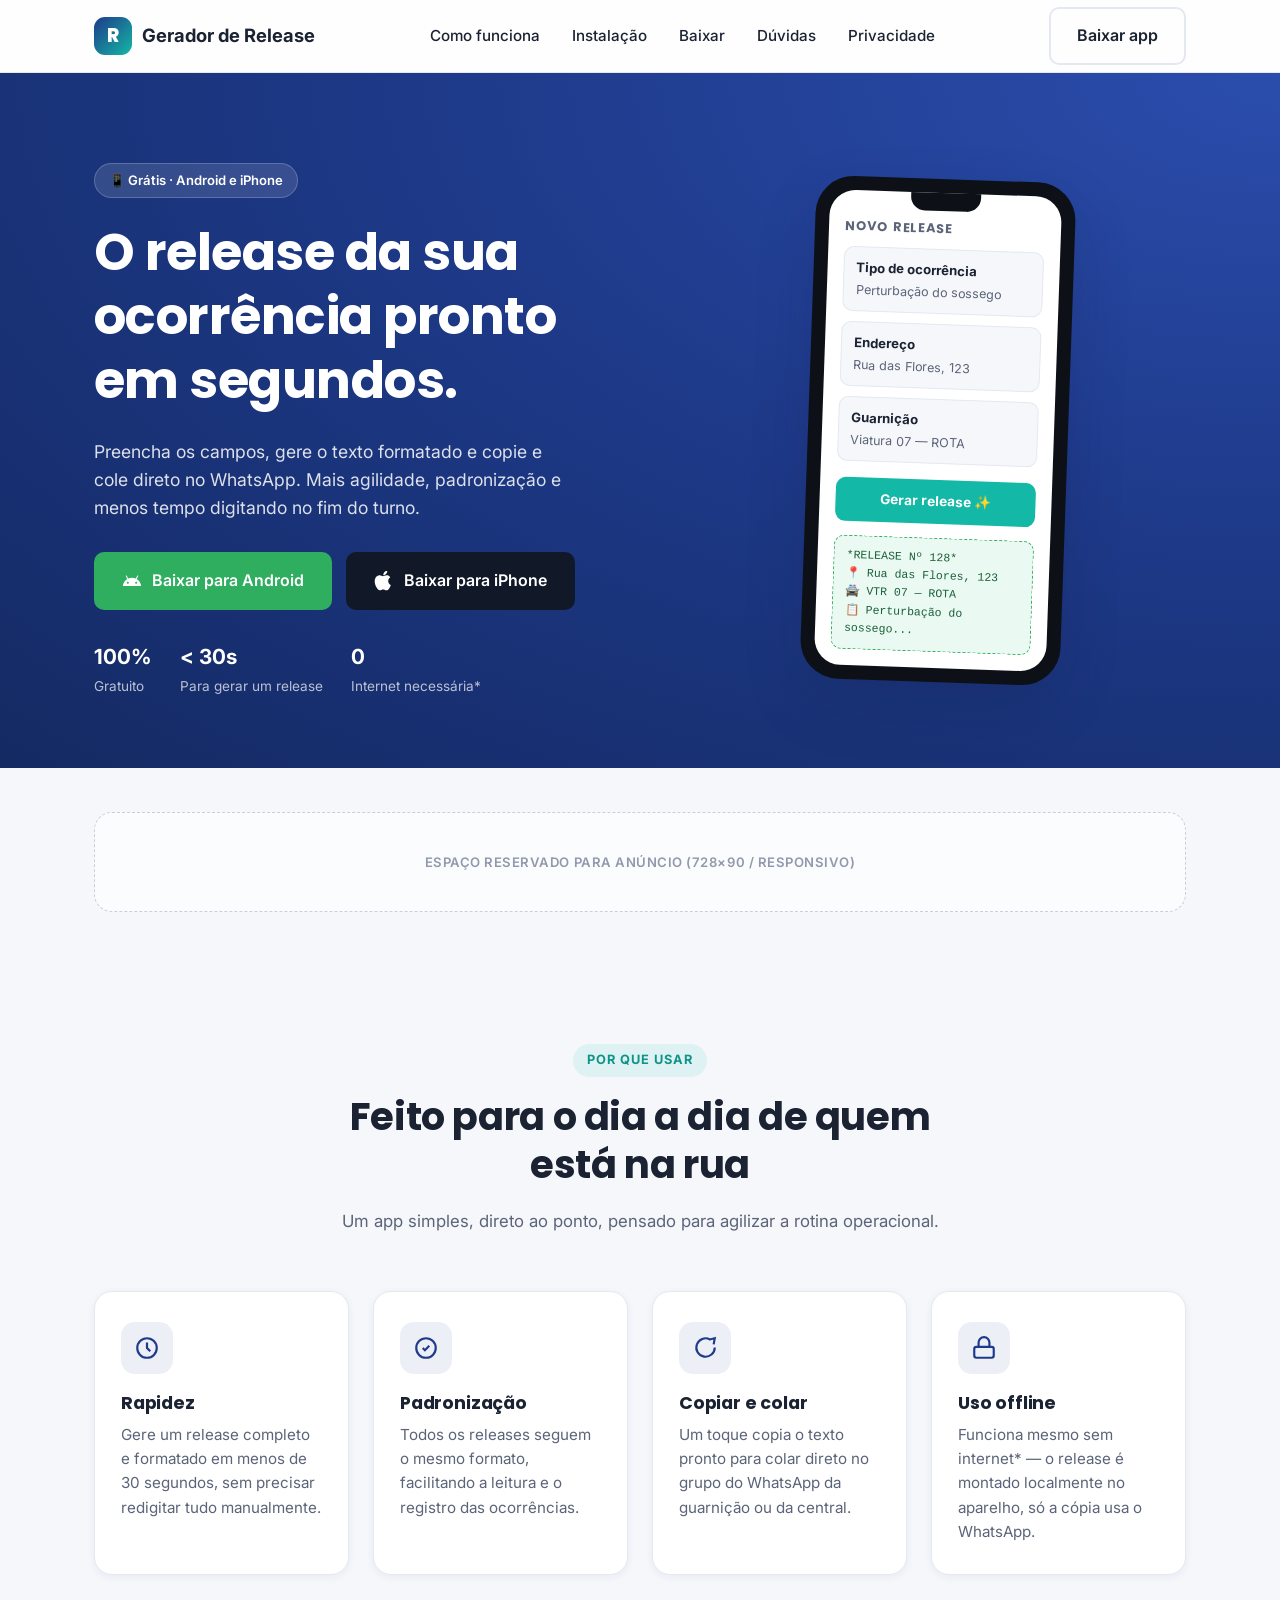
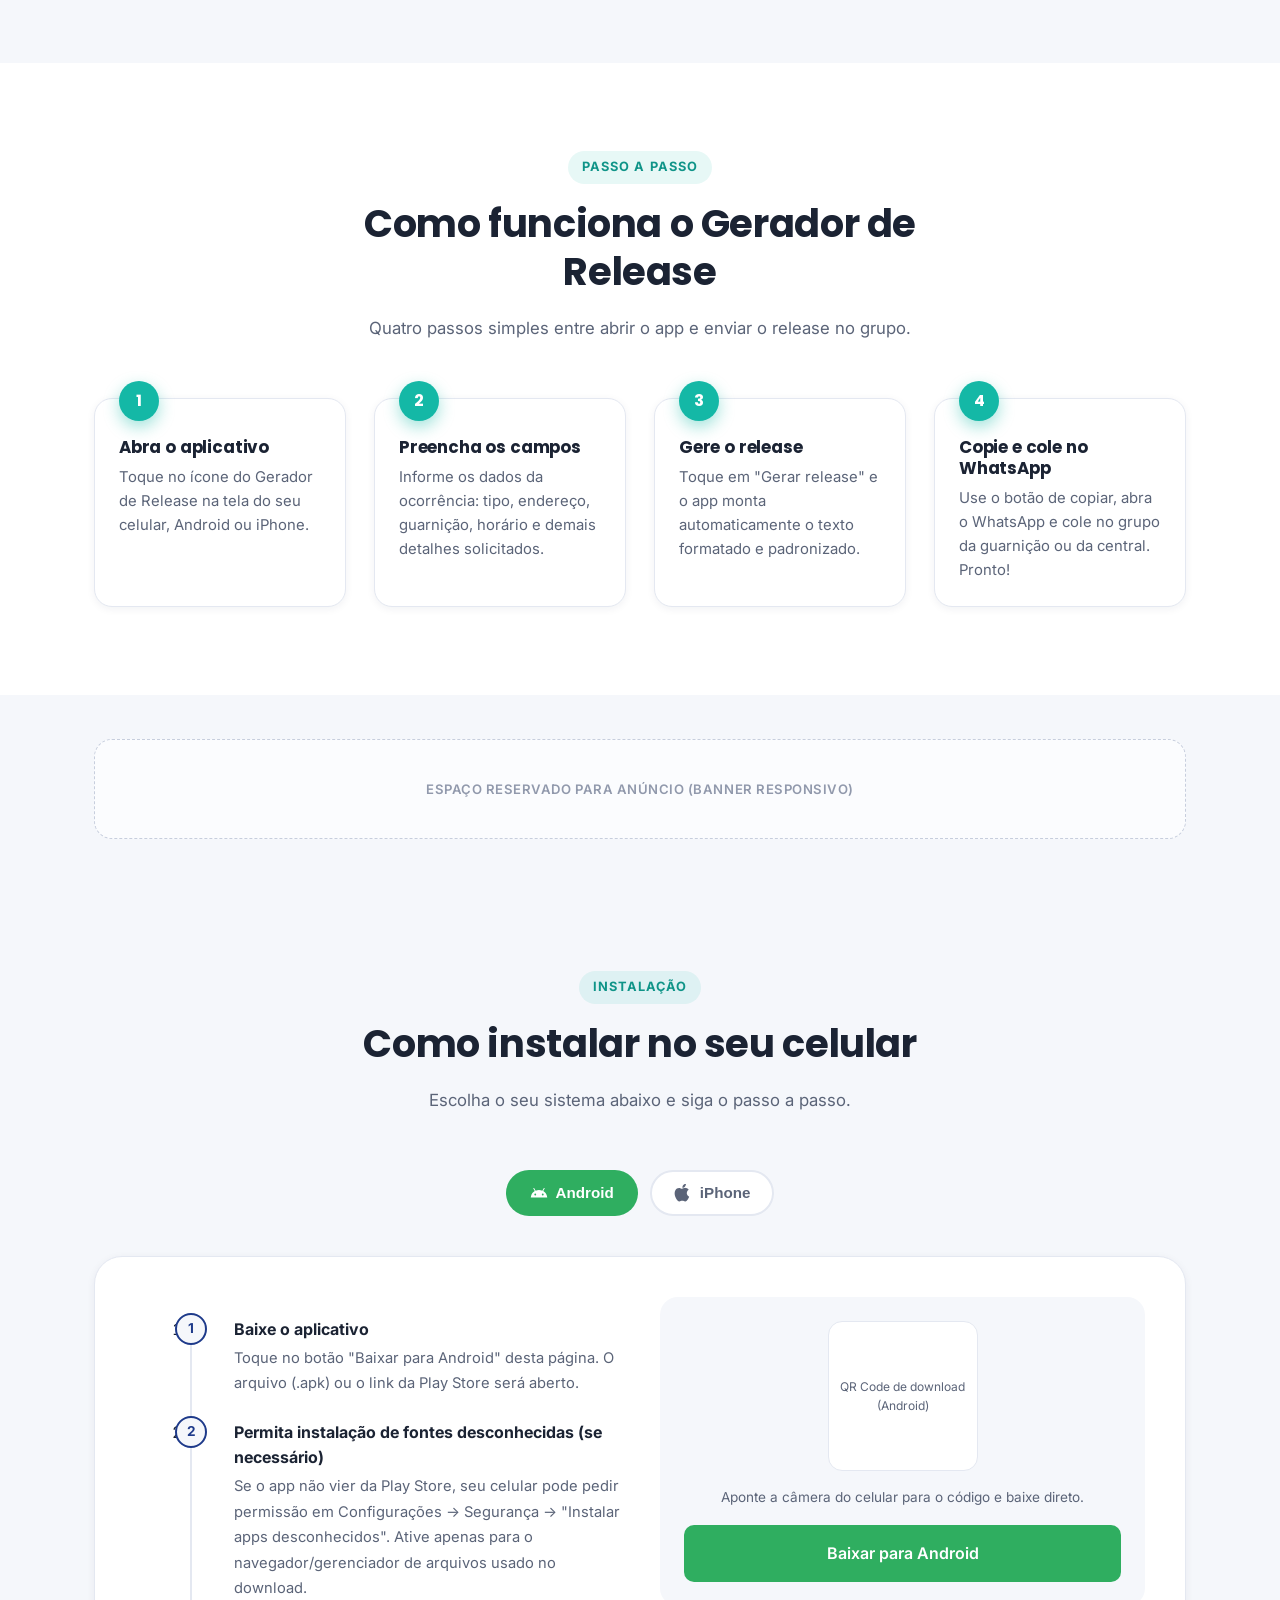
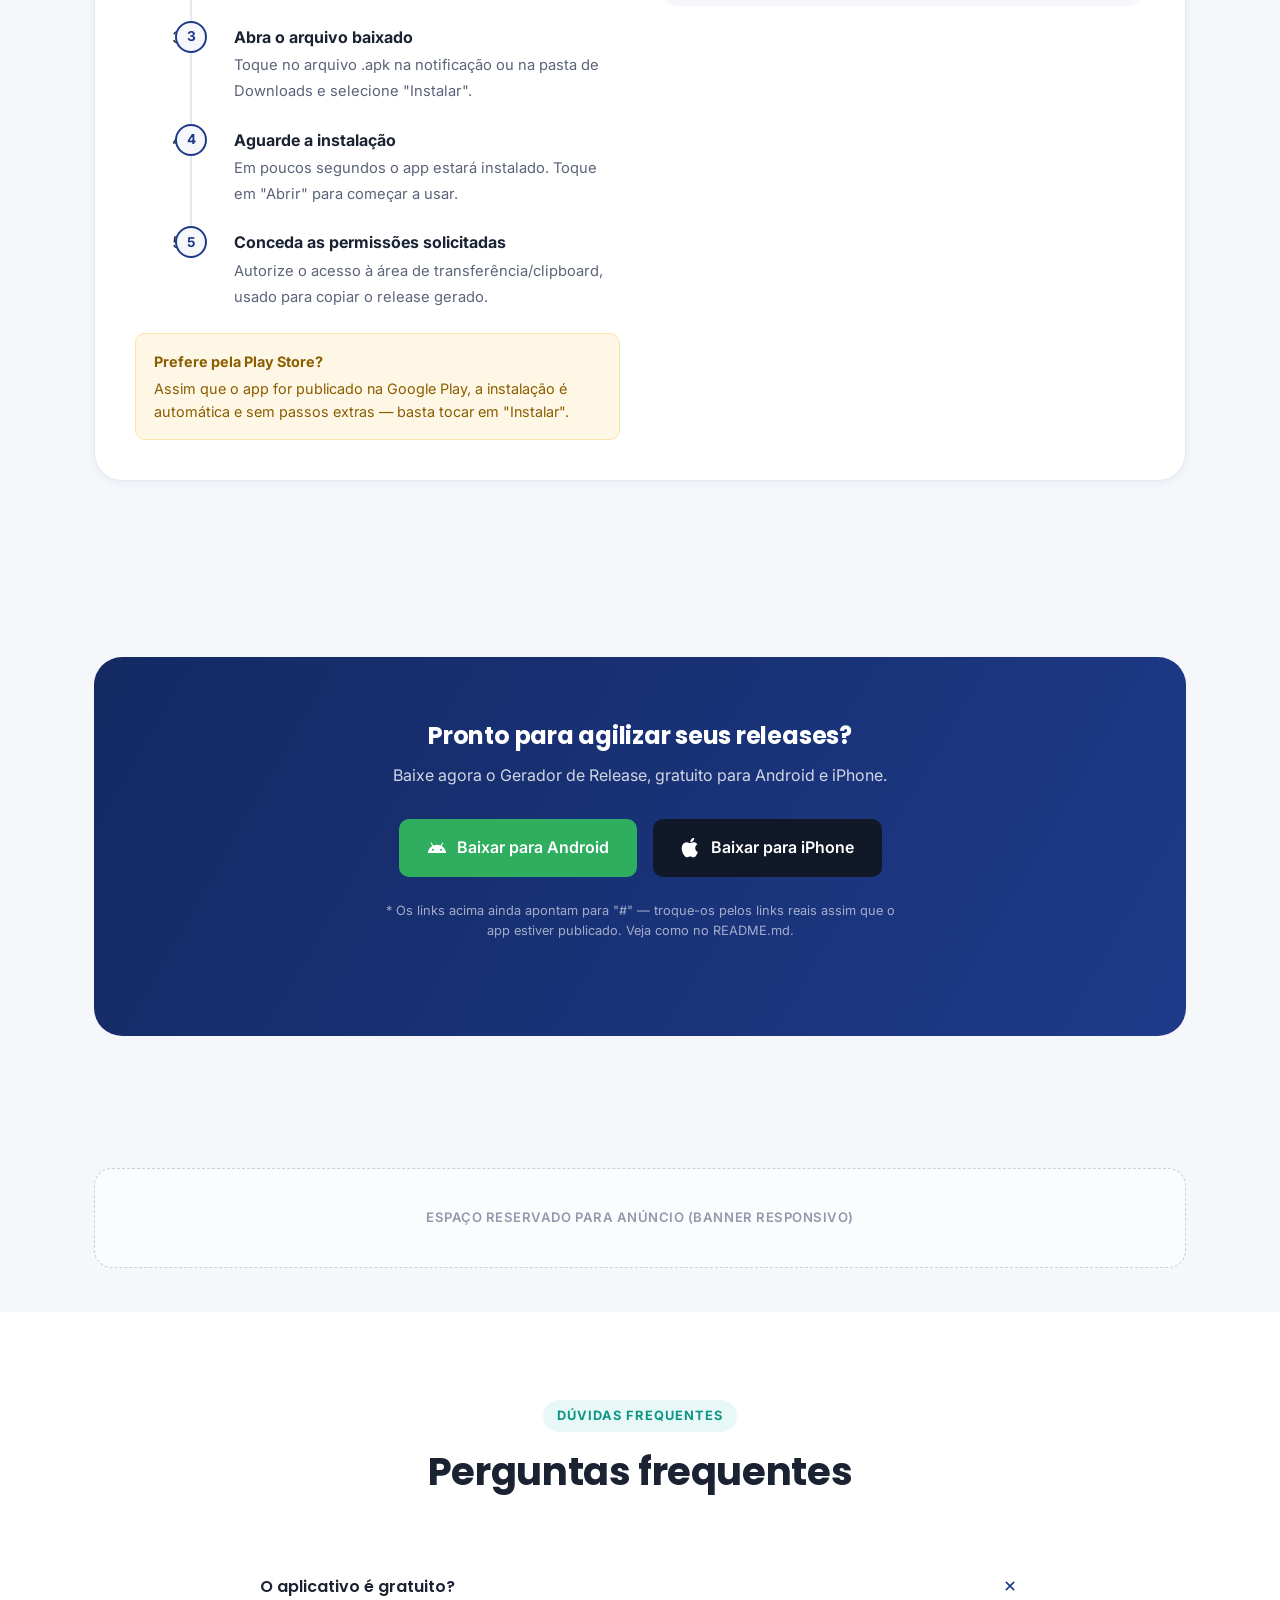
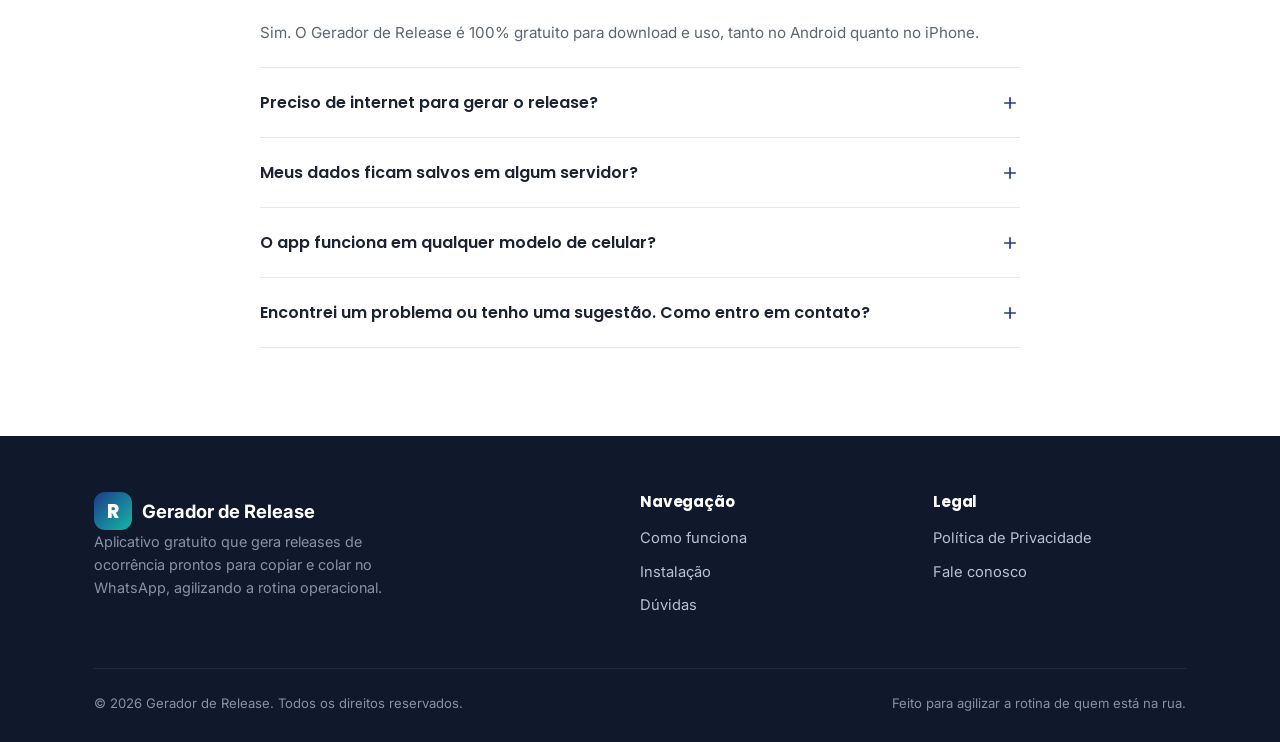
==== index.html @ f7f23bbb "Cria site institucional do Gerador de Release Landing page estática (Android + iPhone) com hero, rec" ====
<!DOCTYPE html>
<html lang="pt-BR">
<head>
<meta charset="UTF-8">
<meta name="viewport" content="width=device-width, initial-scale=1.0">
<title>Gerador de Release — Ocorrências prontas para o WhatsApp em segundos</title>
<meta name="description" content="Aplicativo gratuito para Android e iPhone que gera o release da ocorrência já formatado, pronto para copiar e colar no WhatsApp. Mais agilidade e padronização no dia a dia do policial.">

<!-- Favicon simples (SVG embutido, sem precisar de arquivo externo) -->
<link rel="icon" href="data:image/svg+xml,%3Csvg xmlns='http://www.w3.org/2000/svg' viewBox='0 0 100 100'%3E%3Crect width='100' height='100' rx='22' fill='%231E3A8A'/%3E%3Ctext x='50' y='66' font-size='58' font-family='Arial' font-weight='bold' fill='%2314B8A6' text-anchor='middle'%3ER%3C/text%3E%3C/svg%3E">

<link rel="preconnect" href="https://fonts.googleapis.com">
<link rel="preconnect" href="https://fonts.gstatic.com" crossorigin>
<link href="https://fonts.googleapis.com/css2?family=Inter:wght@400;500;600;700&family=Poppins:wght@600;700;800&display=swap" rel="stylesheet">
<link rel="stylesheet" href="assets/css/style.css">

<!--
  ======================================================================
  GOOGLE ADSENSE — cole aqui a tag de verificação da sua conta assim que
  ela for aprovada. Veja o passo a passo completo no README.md (seção
  "Como monetizar com anúncios").

  <script async src="https://pagead2.googlesyndication.com/pagead/js/adsbygoogle.js?client=ca-pub-SEU_ID_AQUI" crossorigin="anonymous"></script>
  ======================================================================
-->
</head>
<body>

<a class="skip-link" href="#conteudo" style="position:absolute;left:-999px;">Pular para o conteúdo</a>

<!-- ============================== HEADER ============================== -->
<header class="site-header">
  <div class="container">
    <a href="index.html" class="brand">
      <span class="brand-mark">R</span>
      Gerador de Release
    </a>

    <nav class="main-nav" id="mainNav">
      <a href="#como-funciona">Como funciona</a>
      <a href="#instalacao">Instalação</a>
      <a href="#download">Baixar</a>
      <a href="#faq">Dúvidas</a>
      <a href="privacidade.html">Privacidade</a>
    </nav>

    <div class="nav-cta">
      <a href="#download" class="btn btn-outline">Baixar app</a>
    </div>

    <button class="nav-toggle" id="navToggle" aria-label="Abrir menu">
      <span></span><span></span><span></span>
    </button>
  </div>
</header>

<main id="conteudo">

  <!-- ============================== HERO ============================== -->
  <section class="hero">
    <div class="container">
      <div class="hero-text">
        <span class="hero-badge">📱 Grátis · Android e iPhone</span>
        <h1>O release da sua ocorrência pronto em segundos.</h1>
        <p class="hero-sub">Preencha os campos, gere o texto formatado e copie e cole direto no WhatsApp. Mais agilidade, padronização e menos tempo digitando no fim do turno.</p>

        <div class="hero-actions">
          <a href="#download" class="btn btn-android">
            <svg viewBox="0 0 24 24" fill="currentColor"><path d="M17.6 9.48l1.84-3.18c.16-.31.04-.69-.26-.85-.29-.15-.65-.06-.83.22l-1.88 3.24a11.43 11.43 0 0 0-8.94 0L5.65 5.67c-.19-.28-.55-.37-.84-.22-.3.16-.42.54-.26.85L6.4 9.48C3.3 11.25 1.28 14.44 1 18h22c-.28-3.56-2.3-6.75-5.4-8.52M7 15.25a1.25 1.25 0 1 1 0-2.5 1.25 1.25 0 0 1 0 2.5m10 0a1.25 1.25 0 1 1 0-2.5 1.25 1.25 0 0 1 0 2.5"/></svg>
            Baixar para Android
          </a>
          <a href="#download" class="btn btn-ios">
            <svg viewBox="0 0 24 24" fill="currentColor"><path d="M17.05 12.04c-.03-3 2.45-4.44 2.56-4.51-1.4-2.04-3.58-2.32-4.36-2.35-1.85-.19-3.62 1.09-4.56 1.09-.94 0-2.39-1.06-3.93-1.03-2.02.03-3.88 1.18-4.92 2.99-2.1 3.64-.54 9.02 1.51 11.98 1 1.45 2.19 3.07 3.75 3.01 1.51-.06 2.08-.97 3.9-.97 1.82 0 2.34.97 3.93.94 1.62-.03 2.65-1.47 3.64-2.93 1.15-1.68 1.62-3.31 1.64-3.39-.04-.02-3.14-1.21-3.17-4.83M14.7 3.36c.83-1 1.39-2.39 1.24-3.78-1.19.05-2.64.8-3.5 1.79-.77.88-1.44 2.29-1.26 3.64 1.32.1 2.67-.67 3.52-1.65"/></svg>
            Baixar para iPhone
          </a>
        </div>

        <div class="hero-meta">
          <div><strong>100%</strong><span>Gratuito</span></div>
          <div><strong>&lt; 30s</strong><span>Para gerar um release</span></div>
          <div><strong>0</strong><span>Internet necessária*</span></div>
        </div>
      </div>

      <div class="hero-visual">
        <div class="phone-mock">
          <div class="phone-screen">
            <h4>Novo release</h4>
            <div class="mock-field"><b>Tipo de ocorrência</b>Perturbação do sossego</div>
            <div class="mock-field"><b>Endereço</b>Rua das Flores, 123</div>
            <div class="mock-field"><b>Guarnição</b>Viatura 07 — ROTA</div>
            <div class="mock-btn">Gerar release ✨</div>
            <div class="mock-output">
              *RELEASE Nº 128*<br>
              📍 Rua das Flores, 123<br>
              🚔 VTR 07 — ROTA<br>
              📋 Perturbação do sossego...
            </div>
          </div>
        </div>
      </div>
    </div>
  </section>

  <!-- ============================== ANÚNCIO (topo) ============================== -->
  <div class="ad-slot ad-slot--section">
    <div class="ad-inner">
      <!-- ESPAÇO DE ANÚNCIO — troque este bloco pelo <ins class="adsbygoogle">...</ins> do AdSense. Veja o README. -->
      Espaço reservado para anúncio (728×90 / responsivo)
    </div>
  </div>

  <!-- ============================== RECURSOS ============================== -->
  <section id="recursos">
    <div class="container">
      <div class="section-head">
        <span class="section-tag">Por que usar</span>
        <h2>Feito para o dia a dia de quem está na rua</h2>
        <p>Um app simples, direto ao ponto, pensado para agilizar a rotina operacional.</p>
      </div>

      <div class="features-grid">
        <div class="feature-card">
          <div class="feature-icon">
            <svg viewBox="0 0 24 24" fill="none" stroke="currentColor" stroke-width="2"><circle cx="12" cy="12" r="9"/><path d="M12 7v5l3 3"/></svg>
          </div>
          <h3>Rapidez</h3>
          <p>Gere um release completo e formatado em menos de 30 segundos, sem precisar redigitar tudo manualmente.</p>
        </div>

        <div class="feature-card">
          <div class="feature-icon">
            <svg viewBox="0 0 24 24" fill="none" stroke="currentColor" stroke-width="2"><path d="M9 12l2 2 4-4"/><circle cx="12" cy="12" r="9"/></svg>
          </div>
          <h3>Padronização</h3>
          <p>Todos os releases seguem o mesmo formato, facilitando a leitura e o registro das ocorrências.</p>
        </div>

        <div class="feature-card">
          <div class="feature-icon">
            <svg viewBox="0 0 24 24" fill="none" stroke="currentColor" stroke-width="2"><path d="M21 11.5a8.5 8.5 0 1 1-4.4-7.4L21 3l-1 5.6"/></svg>
          </div>
          <h3>Copiar e colar</h3>
          <p>Um toque copia o texto pronto para colar direto no grupo do WhatsApp da guarnição ou da central.</p>
        </div>

        <div class="feature-card">
          <div class="feature-icon">
            <svg viewBox="0 0 24 24" fill="none" stroke="currentColor" stroke-width="2"><rect x="3" y="11" width="18" height="10" rx="2"/><path d="M7 11V7a5 5 0 0 1 10 0v4"/></svg>
          </div>
          <h3>Uso offline</h3>
          <p>Funciona mesmo sem internet* — o release é montado localmente no aparelho, só a cópia usa o WhatsApp.</p>
        </div>
      </div>
    </div>
  </section>

  <!-- ============================== COMO FUNCIONA ============================== -->
  <section id="como-funciona" style="background:var(--surface);">
    <div class="container">
      <div class="section-head">
        <span class="section-tag">Passo a passo</span>
        <h2>Como funciona o Gerador de Release</h2>
        <p>Quatro passos simples entre abrir o app e enviar o release no grupo.</p>
      </div>

      <div class="steps">
        <div class="step-card">
          <div class="step-num">1</div>
          <h3>Abra o aplicativo</h3>
          <p>Toque no ícone do Gerador de Release na tela do seu celular, Android ou iPhone.</p>
        </div>
        <div class="step-card">
          <div class="step-num">2</div>
          <h3>Preencha os campos</h3>
          <p>Informe os dados da ocorrência: tipo, endereço, guarnição, horário e demais detalhes solicitados.</p>
        </div>
        <div class="step-card">
          <div class="step-num">3</div>
          <h3>Gere o release</h3>
          <p>Toque em "Gerar release" e o app monta automaticamente o texto formatado e padronizado.</p>
        </div>
        <div class="step-card">
          <div class="step-num">4</div>
          <h3>Copie e cole no WhatsApp</h3>
          <p>Use o botão de copiar, abra o WhatsApp e cole no grupo da guarnição ou da central. Pronto!</p>
        </div>
      </div>
    </div>
  </section>

  <!-- ============================== ANÚNCIO (meio) ============================== -->
  <div class="ad-slot ad-slot--section">
    <div class="ad-inner">
      <!-- ESPAÇO DE ANÚNCIO — troque este bloco pelo <ins class="adsbygoogle">...</ins> do AdSense. Veja o README. -->
      Espaço reservado para anúncio (banner responsivo)
    </div>
  </div>

  <!-- ============================== INSTALAÇÃO ============================== -->
  <section id="instalacao">
    <div class="container">
      <div class="section-head">
        <span class="section-tag">Instalação</span>
        <h2>Como instalar no seu celular</h2>
        <p>Escolha o seu sistema abaixo e siga o passo a passo.</p>
      </div>

      <div class="install-tabs">
        <button class="tab-btn active" data-tab="android">
          <svg viewBox="0 0 24 24" fill="currentColor"><path d="M17.6 9.48l1.84-3.18c.16-.31.04-.69-.26-.85-.29-.15-.65-.06-.83.22l-1.88 3.24a11.43 11.43 0 0 0-8.94 0L5.65 5.67c-.19-.28-.55-.37-.84-.22-.3.16-.42.54-.26.85L6.4 9.48C3.3 11.25 1.28 14.44 1 18h22c-.28-3.56-2.3-6.75-5.4-8.52M7 15.25a1.25 1.25 0 1 1 0-2.5 1.25 1.25 0 0 1 0 2.5m10 0a1.25 1.25 0 1 1 0-2.5 1.25 1.25 0 0 1 0 2.5"/></svg>
          Android
        </button>
        <button class="tab-btn" data-tab="ios">
          <svg viewBox="0 0 24 24" fill="currentColor"><path d="M17.05 12.04c-.03-3 2.45-4.44 2.56-4.51-1.4-2.04-3.58-2.32-4.36-2.35-1.85-.19-3.62 1.09-4.56 1.09-.94 0-2.39-1.06-3.93-1.03-2.02.03-3.88 1.18-4.92 2.99-2.1 3.64-.54 9.02 1.51 11.98 1 1.45 2.19 3.07 3.75 3.01 1.51-.06 2.08-.97 3.9-.97 1.82 0 2.34.97 3.93.94 1.62-.03 2.65-1.47 3.64-2.93 1.15-1.68 1.62-3.31 1.64-3.39-.04-.02-3.14-1.21-3.17-4.83M14.7 3.36c.83-1 1.39-2.39 1.24-3.78-1.19.05-2.64.8-3.5 1.79-.77.88-1.44 2.29-1.26 3.64 1.32.1 2.67-.67 3.52-1.65"/></svg>
          iPhone
        </button>
      </div>

      <!-- ---- Android ---- -->
      <div class="tab-panel active" id="tab-android">
        <div class="install-card">
          <div>
            <ol class="install-list">
              <li><strong>Baixe o aplicativo</strong><span>Toque no botão "Baixar para Android" desta página. O arquivo (.apk) ou o link da Play Store será aberto.</span></li>
              <li><strong>Permita instalação de fontes desconhecidas (se necessário)</strong><span>Se o app não vier da Play Store, seu celular pode pedir permissão em Configurações → Segurança → "Instalar apps desconhecidos". Ative apenas para o navegador/gerenciador de arquivos usado no download.</span></li>
              <li><strong>Abra o arquivo baixado</strong><span>Toque no arquivo .apk na notificação ou na pasta de Downloads e selecione "Instalar".</span></li>
              <li><strong>Aguarde a instalação</strong><span>Em poucos segundos o app estará instalado. Toque em "Abrir" para começar a usar.</span></li>
              <li><strong>Conceda as permissões solicitadas</strong><span>Autorize o acesso à área de transferência/clipboard, usado para copiar o release gerado.</span></li>
            </ol>

            <div class="install-note">
              <strong>Prefere pela Play Store?</strong>
              Assim que o app for publicado na Google Play, a instalação é automática e sem passos extras — basta tocar em "Instalar".
            </div>
          </div>

          <div class="install-side">
            <div class="qr-box">QR Code de download (Android)</div>
            <p style="font-size:.85rem;color:var(--text-muted);margin-bottom:0;">Aponte a câmera do celular para o código e baixe direto.</p>
            <a href="#download" class="btn btn-android btn-block">Baixar para Android</a>
          </div>
        </div>
      </div>

      <!-- ---- iOS ---- -->
      <div class="tab-panel" id="tab-ios">
        <div class="install-card">
          <div>
            <ol class="install-list">
              <li><strong>Baixe o aplicativo</strong><span>Toque no botão "Baixar para iPhone" desta página, que leva à App Store (ou ao convite do TestFlight, durante a fase de testes).</span></li>
              <li><strong>Instale pela App Store</strong><span>Toque em "Obter" e depois em "Instalar". Pode ser solicitada a senha do Apple ID ou o Face ID/Touch ID.</span></li>
              <li><strong>Ou instale via TestFlight (fase beta)</strong><span>Se o app ainda estiver em testes, instale o app TestFlight, abra o link de convite recebido e toque em "Instalar".</span></li>
              <li><strong>Abra o aplicativo</strong><span>Toque no ícone na tela inicial para começar a usar.</span></li>
              <li><strong>Autorize o acesso à área de transferência</strong><span>Necessário para o recurso de copiar o release e colar no WhatsApp.</span></li>
            </ol>

            <div class="install-note">
              <strong>Ainda em fase de testes?</strong>
              Apps em teste no TestFlight ficam disponíveis por tempo limitado e exigem convite do desenvolvedor. Assim que sair a versão oficial na App Store, este aviso será removido.
            </div>
          </div>

          <div class="install-side">
            <div class="qr-box">QR Code de download (iPhone)</div>
            <p style="font-size:.85rem;color:var(--text-muted);margin-bottom:0;">Aponte a câmera do iPhone para o código e baixe direto.</p>
            <a href="#download" class="btn btn-ios btn-block">Baixar para iPhone</a>
          </div>
        </div>
      </div>
    </div>
  </section>

  <!-- ============================== DOWNLOAD FINAL ============================== -->
  <section id="download">
    <div class="container">
      <div class="download-cta">
        <h2>Pronto para agilizar seus releases?</h2>
        <p>Baixe agora o Gerador de Release, gratuito para Android e iPhone.</p>
        <div class="download-buttons">
          <!-- TODO: troque os href="#" abaixo pelos links reais assim que o app for publicado -->
          <a href="#" class="btn btn-android" id="androidDownload">
            <svg viewBox="0 0 24 24" fill="currentColor"><path d="M17.6 9.48l1.84-3.18c.16-.31.04-.69-.26-.85-.29-.15-.65-.06-.83.22l-1.88 3.24a11.43 11.43 0 0 0-8.94 0L5.65 5.67c-.19-.28-.55-.37-.84-.22-.3.16-.42.54-.26.85L6.4 9.48C3.3 11.25 1.28 14.44 1 18h22c-.28-3.56-2.3-6.75-5.4-8.52M7 15.25a1.25 1.25 0 1 1 0-2.5 1.25 1.25 0 0 1 0 2.5m10 0a1.25 1.25 0 1 1 0-2.5 1.25 1.25 0 0 1 0 2.5"/></svg>
            Baixar para Android
          </a>
          <a href="#" class="btn btn-ios" id="iosDownload">
            <svg viewBox="0 0 24 24" fill="currentColor"><path d="M17.05 12.04c-.03-3 2.45-4.44 2.56-4.51-1.4-2.04-3.58-2.32-4.36-2.35-1.85-.19-3.62 1.09-4.56 1.09-.94 0-2.39-1.06-3.93-1.03-2.02.03-3.88 1.18-4.92 2.99-2.1 3.64-.54 9.02 1.51 11.98 1 1.45 2.19 3.07 3.75 3.01 1.51-.06 2.08-.97 3.9-.97 1.82 0 2.34.97 3.93.94 1.62-.03 2.65-1.47 3.64-2.93 1.15-1.68 1.62-3.31 1.64-3.39-.04-.02-3.14-1.21-3.17-4.83M14.7 3.36c.83-1 1.39-2.39 1.24-3.78-1.19.05-2.64.8-3.5 1.79-.77.88-1.44 2.29-1.26 3.64 1.32.1 2.67-.67 3.52-1.65"/></svg>
            Baixar para iPhone
          </a>
        </div>
        <p style="font-size:.8rem;margin-top:24px;color:rgba(255,255,255,.6);">* Os links acima ainda apontam para "#" — troque-os pelos links reais assim que o app estiver publicado. Veja como no README.md.</p>
      </div>
    </div>
  </section>

  <!-- ============================== ANÚNCIO (antes do FAQ) ============================== -->
  <div class="ad-slot ad-slot--section">
    <div class="ad-inner">
      <!-- ESPAÇO DE ANÚNCIO — troque este bloco pelo <ins class="adsbygoogle">...</ins> do AdSense. Veja o README. -->
      Espaço reservado para anúncio (banner responsivo)
    </div>
  </div>

  <!-- ============================== FAQ ============================== -->
  <section id="faq" style="background:var(--surface);">
    <div class="container">
      <div class="section-head">
        <span class="section-tag">Dúvidas frequentes</span>
        <h2>Perguntas frequentes</h2>
      </div>

      <div class="faq-list">
        <div class="faq-item open">
          <button class="faq-q">O aplicativo é gratuito?
            <svg viewBox="0 0 24 24" fill="none" stroke="currentColor" stroke-width="2"><path d="M12 5v14M5 12h14"/></svg>
          </button>
          <div class="faq-a"><p>Sim. O Gerador de Release é 100% gratuito para download e uso, tanto no Android quanto no iPhone.</p></div>
        </div>
        <div class="faq-item">
          <button class="faq-q">Preciso de internet para gerar o release?
            <svg viewBox="0 0 24 24" fill="none" stroke="currentColor" stroke-width="2"><path d="M12 5v14M5 12h14"/></svg>
          </button>
          <div class="faq-a"><p>Não. O texto é montado localmente no aparelho a partir dos campos preenchidos. Internet só é necessária para abrir o WhatsApp e enviar a mensagem.</p></div>
        </div>
        <div class="faq-item">
          <button class="faq-q">Meus dados ficam salvos em algum servidor?
            <svg viewBox="0 0 24 24" fill="none" stroke="currentColor" stroke-width="2"><path d="M12 5v14M5 12h14"/></svg>
          </button>
          <div class="faq-a"><p>Consulte a nossa <a href="privacidade.html">Política de Privacidade</a> para saber exatamente quais dados são tratados e como.</p></div>
        </div>
        <div class="faq-item">
          <button class="faq-q">O app funciona em qualquer modelo de celular?
            <svg viewBox="0 0 24 24" fill="none" stroke="currentColor" stroke-width="2"><path d="M12 5v14M5 12h14"/></svg>
          </button>
          <div class="faq-a"><p>O app funciona em aparelhos Android e iPhone com versões de sistema recentes. Recomendamos manter seu sistema operacional atualizado.</p></div>
        </div>
        <div class="faq-item">
          <button class="faq-q">Encontrei um problema ou tenho uma sugestão. Como entro em contato?
            <svg viewBox="0 0 24 24" fill="none" stroke="currentColor" stroke-width="2"><path d="M12 5v14M5 12h14"/></svg>
          </button>
          <div class="faq-a"><p>Envie um e-mail para <a href="mailto:contato@seudominio.com.br">contato@seudominio.com.br</a> (troque pelo seu e-mail de contato).</p></div>
        </div>
      </div>
    </div>
  </section>

</main>

<!-- ============================== FOOTER ============================== -->
<footer class="site-footer">
  <div class="container">
    <div class="footer-grid">
      <div class="footer-brand">
        <a href="index.html" class="brand" style="color:#fff;">
          <span class="brand-mark">R</span>
          Gerador de Release
        </a>
        <p>Aplicativo gratuito que gera releases de ocorrência prontos para copiar e colar no WhatsApp, agilizando a rotina operacional.</p>
      </div>
      <div>
        <h4>Navegação</h4>
        <ul>
          <li><a href="#como-funciona">Como funciona</a></li>
          <li><a href="#instalacao">Instalação</a></li>
          <li><a href="#faq">Dúvidas</a></li>
        </ul>
      </div>
      <div>
        <h4>Legal</h4>
        <ul>
          <li><a href="privacidade.html">Política de Privacidade</a></li>
          <li><a href="mailto:contato@seudominio.com.br">Fale conosco</a></li>
        </ul>
      </div>
    </div>
    <div class="footer-bottom">
      <span>© <span id="year"></span> Gerador de Release. Todos os direitos reservados.</span>
      <span>Feito para agilizar a rotina de quem está na rua.</span>
    </div>
  </div>
</footer>

<script src="assets/js/main.js"></script>
</body>
</html>
---- assets/css/style.css ----
/* ===================================================================
   Gerador de Release — folha de estilos principal
   Paleta: azul institucional + verde (Android) + preto (iOS)
   =================================================================== */

:root{
  --primary: #1E3A8A;
  --primary-dark: #142a63;
  --primary-light: #3B5FCB;
  --accent: #14B8A6;
  --accent-dark: #0F9488;
  --android: #2FAE60;
  --android-dark: #23924e;
  --ios: #111827;
  --ios-dark: #000000;

  --bg: #F5F7FB;
  --surface: #FFFFFF;
  --text: #1B2333;
  --text-muted: #5B6478;
  --border: #E4E8F1;

  --radius-sm: 10px;
  --radius: 18px;
  --radius-lg: 28px;
  --shadow-sm: 0 2px 8px rgba(19, 26, 64, 0.06);
  --shadow: 0 12px 32px rgba(19, 26, 64, 0.10);
  --shadow-lg: 0 24px 60px rgba(19, 26, 64, 0.16);

  --container: 1140px;
}

*, *::before, *::after{ box-sizing: border-box; }

html{ scroll-behavior: smooth; }

body{
  margin: 0;
  font-family: 'Inter', -apple-system, BlinkMacSystemFont, 'Segoe UI', Roboto, sans-serif;
  color: var(--text);
  background: var(--bg);
  line-height: 1.6;
  -webkit-font-smoothing: antialiased;
}

h1, h2, h3, h4{
  font-family: 'Poppins', 'Inter', sans-serif;
  line-height: 1.25;
  margin: 0 0 .5em;
  letter-spacing: -0.01em;
}

p{ margin: 0 0 1em; }
a{ color: var(--primary); text-decoration: none; }
img{ max-width: 100%; display: block; }
ul{ margin: 0; padding: 0; list-style: none; }

.container{
  max-width: var(--container);
  margin: 0 auto;
  padding: 0 24px;
}

section{ padding: 88px 0; }

.section-tag{
  display: inline-block;
  font-size: .8rem;
  font-weight: 700;
  letter-spacing: .08em;
  text-transform: uppercase;
  color: var(--accent-dark);
  background: rgba(20,184,166,.1);
  padding: 6px 14px;
  border-radius: 100px;
  margin-bottom: 16px;
}

.section-head{
  max-width: 640px;
  margin: 0 auto 56px;
  text-align: center;
}

.section-head h2{ font-size: clamp(1.7rem, 3vw, 2.4rem); }
.section-head p{ color: var(--text-muted); font-size: 1.05rem; }

/* ---------- Botões ---------- */
.btn{
  display: inline-flex;
  align-items: center;
  justify-content: center;
  gap: 10px;
  padding: 14px 26px;
  border-radius: var(--radius-sm);
  font-weight: 600;
  font-size: 1rem;
  cursor: pointer;
  border: 2px solid transparent;
  transition: transform .15s ease, box-shadow .15s ease, background .15s ease;
  white-space: nowrap;
}
.btn:hover{ transform: translateY(-2px); }
.btn svg{ width: 20px; height: 20px; flex-shrink: 0; }

.btn-primary{ background: var(--accent); color: #fff; box-shadow: 0 8px 20px rgba(20,184,166,.35); }
.btn-primary:hover{ background: var(--accent-dark); }

.btn-ghost{ background: transparent; border-color: rgba(255,255,255,.4); color: #fff; }
.btn-ghost:hover{ background: rgba(255,255,255,.12); }

.btn-android{ background: var(--android); color: #fff; }
.btn-android:hover{ background: var(--android-dark); }

.btn-ios{ background: var(--ios); color: #fff; }
.btn-ios:hover{ background: var(--ios-dark); }

.btn-outline{ background: transparent; border-color: var(--border); color: var(--text); }
.btn-outline:hover{ border-color: var(--primary); color: var(--primary); }

.btn-block{ width: 100%; }

/* ---------- Header ---------- */
.site-header{
  position: sticky;
  top: 0;
  z-index: 50;
  background: rgba(255,255,255,.85);
  backdrop-filter: saturate(180%) blur(12px);
  border-bottom: 1px solid var(--border);
}
.site-header .container{
  display: flex;
  align-items: center;
  justify-content: space-between;
  height: 72px;
}
.brand{ display: flex; align-items: center; gap: 10px; font-weight: 700; font-size: 1.15rem; color: var(--text); }
.brand-mark{
  width: 38px; height: 38px; border-radius: 11px;
  background: linear-gradient(135deg, var(--primary), var(--accent));
  display: flex; align-items: center; justify-content: center;
  color: #fff; font-weight: 800; font-family: 'Poppins', sans-serif;
}
.main-nav{ display: flex; align-items: center; gap: 32px; }
.main-nav a{ color: var(--text); font-weight: 500; font-size: .95rem; }
.main-nav a:hover{ color: var(--primary); }
.nav-cta{ display: flex; gap: 12px; }
.nav-toggle{ display: none; }

@media (max-width: 860px){
  .main-nav{
    position: fixed; inset: 72px 0 0 0; background: #fff;
    flex-direction: column; padding: 32px 24px; gap: 20px;
    transform: translateY(-8px); opacity: 0; pointer-events: none;
    transition: opacity .2s ease, transform .2s ease;
  }
  .main-nav.open{ opacity: 1; transform: translateY(0); pointer-events: auto; }
  .nav-cta{ display: none; }
  .nav-toggle{
    display: flex; flex-direction: column; gap: 5px; background: none; border: none; cursor: pointer; padding: 8px;
  }
  .nav-toggle span{ width: 22px; height: 2px; background: var(--text); border-radius: 2px; }
}

/* ---------- Hero ---------- */
.hero{
  background: radial-gradient(ellipse at top right, #2b4dad 0%, var(--primary) 45%, var(--primary-dark) 100%);
  color: #fff;
  padding: 90px 0 70px;
  overflow: hidden;
  position: relative;
}
.hero .container{
  display: grid;
  grid-template-columns: 1.05fr .95fr;
  gap: 48px;
  align-items: center;
}
.hero-badge{
  display: inline-flex; align-items: center; gap: 8px;
  background: rgba(255,255,255,.12); border: 1px solid rgba(255,255,255,.2);
  padding: 6px 14px; border-radius: 100px; font-size: .82rem; font-weight: 600; margin-bottom: 22px;
}
.hero h1{ font-size: clamp(2.1rem, 4.2vw, 3.2rem); }
.hero-sub{ font-size: 1.1rem; color: rgba(255,255,255,.85); max-width: 480px; }
.hero-actions{ display: flex; flex-wrap: wrap; gap: 14px; margin: 30px 0; }
.hero-meta{ display: flex; gap: 28px; flex-wrap: wrap; margin-top: 10px; }
.hero-meta div strong{ display: block; font-size: 1.3rem; }
.hero-meta div span{ font-size: .85rem; color: rgba(255,255,255,.7); }

/* Mockup do telefone (feito só em CSS/SVG, sem imagens externas) */
.phone-mock{
  position: relative;
  margin: 0 auto;
  width: 260px;
  background: #0d1117;
  border-radius: 38px;
  padding: 14px;
  box-shadow: var(--shadow-lg);
  transform: rotate(2deg);
}
.phone-mock::before{
  content: "";
  position: absolute; top: 14px; left: 50%; transform: translateX(-50%);
  width: 70px; height: 18px; background: #0d1117; border-radius: 0 0 14px 14px;
}
.phone-screen{
  background: #fff; border-radius: 26px; overflow: hidden; padding: 28px 16px 16px;
  min-height: 460px;
}
.phone-screen h4{ font-size: .8rem; color: var(--text-muted); text-transform: uppercase; letter-spacing: .06em; margin-bottom: 12px; }
.mock-field{ background: var(--bg); border: 1px solid var(--border); border-radius: 10px; padding: 10px 12px; margin-bottom: 10px; font-size: .78rem; color: var(--text-muted); }
.mock-field b{ display: block; color: var(--text); font-size: .82rem; margin-bottom: 2px; }
.mock-btn{ background: var(--accent); color: #fff; text-align: center; border-radius: 10px; padding: 11px; font-weight: 700; font-size: .85rem; margin-top: 16px; }
.mock-output{ margin-top: 14px; background: #eafaf3; border: 1px dashed var(--android); border-radius: 10px; padding: 10px 12px; font-size: .72rem; color: #1c5f39; font-family: 'SFMono-Regular', Consolas, monospace; }

/* ---------- Espaços de anúncio ---------- */
.ad-slot{
  max-width: var(--container);
  margin: 0 auto;
  padding: 0 24px;
}
.ad-slot .ad-inner{
  border: 1.5px dashed #C7CEDD;
  border-radius: var(--radius);
  min-height: 100px;
  display: flex;
  align-items: center;
  justify-content: center;
  color: #9199AC;
  font-size: .82rem;
  font-weight: 600;
  letter-spacing: .04em;
  text-transform: uppercase;
  background: #FBFCFE;
  text-align: center;
  padding: 20px;
}
.ad-slot--section{ padding: 44px 24px; }

/* ---------- Recursos ---------- */
.features-grid{
  display: grid;
  grid-template-columns: repeat(auto-fit, minmax(240px, 1fr));
  gap: 24px;
}
.feature-card{
  background: var(--surface);
  border: 1px solid var(--border);
  border-radius: var(--radius);
  padding: 30px 26px;
  box-shadow: var(--shadow-sm);
  transition: transform .15s ease, box-shadow .15s ease;
}
.feature-card:hover{ transform: translateY(-4px); box-shadow: var(--shadow); }
.feature-icon{
  width: 52px; height: 52px; border-radius: 14px;
  background: rgba(30,58,138,.08);
  display: flex; align-items: center; justify-content: center;
  margin-bottom: 18px; color: var(--primary);
}
.feature-icon svg{ width: 26px; height: 26px; }
.feature-card h3{ font-size: 1.1rem; }
.feature-card p{ color: var(--text-muted); font-size: .95rem; margin-bottom: 0; }

/* ---------- Como funciona (passo a passo) ---------- */
.steps{
  display: grid;
  grid-template-columns: repeat(auto-fit, minmax(230px, 1fr));
  gap: 28px;
  counter-reset: step;
}
.step-card{
  position: relative;
  background: var(--surface);
  border: 1px solid var(--border);
  border-radius: var(--radius);
  padding: 32px 24px 24px;
  box-shadow: var(--shadow-sm);
}
.step-num{
  position: absolute; top: -18px; left: 24px;
  width: 40px; height: 40px; border-radius: 50%;
  background: var(--accent); color: #fff; font-family: 'Poppins', sans-serif;
  font-weight: 700; display: flex; align-items: center; justify-content: center;
  box-shadow: 0 6px 16px rgba(20,184,166,.4);
}
.step-card h3{ font-size: 1.05rem; margin-top: 6px; }
.step-card p{ color: var(--text-muted); font-size: .93rem; margin-bottom: 0; }

/* ---------- Instalação (abas) ---------- */
.install-tabs{ display: flex; justify-content: center; gap: 12px; margin-bottom: 40px; flex-wrap: wrap; }
.tab-btn{
  display: inline-flex; align-items: center; gap: 8px;
  padding: 12px 22px; border-radius: 100px; border: 2px solid var(--border);
  background: var(--surface); font-weight: 600; cursor: pointer; color: var(--text-muted);
  font-size: .95rem; transition: all .15s ease;
}
.tab-btn svg{ width: 18px; height: 18px; }
.tab-btn.active{ border-color: transparent; color: #fff; }
.tab-btn[data-tab="android"].active{ background: var(--android); }
.tab-btn[data-tab="ios"].active{ background: var(--ios); }

.tab-panel{ display: none; }
.tab-panel.active{ display: block; animation: fadeIn .25s ease; }
@keyframes fadeIn{ from{ opacity: 0; transform: translateY(6px);} to{ opacity: 1; transform: translateY(0);} }

.install-card{
  background: var(--surface); border: 1px solid var(--border); border-radius: var(--radius-lg);
  padding: 40px; box-shadow: var(--shadow-sm);
  display: grid; grid-template-columns: 1fr 1fr; gap: 40px; align-items: start;
}
@media (max-width: 780px){ .install-card{ grid-template-columns: 1fr; } }

.install-list{ counter-reset: inst; }
.install-list li{
  counter-increment: inst;
  position: relative;
  padding: 4px 0 20px 42px;
  border-left: 2px solid var(--border);
  margin-left: 15px;
}
.install-list li:last-child{ border-left-color: transparent; padding-bottom: 0; }
.install-list li::before{
  content: counter(inst);
  position: absolute; left: -17px; top: 0;
  width: 32px; height: 32px; border-radius: 50%;
  background: var(--bg); border: 2px solid var(--primary); color: var(--primary);
  font-weight: 700; font-size: .85rem;
  display: flex; align-items: center; justify-content: center;
}
.install-list strong{ display: block; margin-bottom: 2px; }
.install-list span{ color: var(--text-muted); font-size: .92rem; }

.install-note{
  background: #FFF7E6; border: 1px solid #FCE3A6; color: #8A5D00;
  border-radius: var(--radius-sm); padding: 16px 18px; font-size: .9rem; margin-top: 24px;
}
.install-note strong{ display: block; margin-bottom: 4px; }

.install-side{
  background: var(--bg); border-radius: var(--radius); padding: 24px; text-align: center;
}
.install-side .btn{ margin-top: 16px; }
.qr-box{
  width: 150px; height: 150px; margin: 0 auto 16px; background: #fff; border-radius: 14px;
  border: 1px solid var(--border); display: flex; align-items: center; justify-content: center; color: var(--text-muted);
  font-size: .75rem; padding: 10px; text-align: center;
}

/* ---------- Download final ---------- */
.download-cta{
  background: linear-gradient(120deg, var(--primary-dark), var(--primary));
  border-radius: var(--radius-lg);
  padding: 64px 40px;
  text-align: center;
  color: #fff;
}
.download-cta h2{ color: #fff; }
.download-cta p{ color: rgba(255,255,255,.8); max-width: 520px; margin: 0 auto 30px; }
.download-buttons{ display: flex; justify-content: center; gap: 16px; flex-wrap: wrap; }

/* ---------- FAQ ---------- */
.faq-list{ max-width: 760px; margin: 0 auto; }
.faq-item{ border-bottom: 1px solid var(--border); }
.faq-q{
  width: 100%; text-align: left; background: none; border: none; cursor: pointer;
  padding: 22px 0; font-family: 'Poppins', sans-serif; font-weight: 600; font-size: 1rem; color: var(--text);
  display: flex; justify-content: space-between; align-items: center; gap: 16px;
}
.faq-q svg{ width: 20px; height: 20px; flex-shrink: 0; transition: transform .2s ease; color: var(--primary); }
.faq-item.open .faq-q svg{ transform: rotate(45deg); }
.faq-a{ max-height: 0; overflow: hidden; transition: max-height .25s ease; color: var(--text-muted); font-size: .95rem; }
.faq-item.open .faq-a{ max-height: 240px; }
.faq-a p{ padding-bottom: 22px; margin: 0; }

/* ---------- Footer ---------- */
.site-footer{ background: #10182B; color: #B9C0D4; padding: 56px 0 28px; }
.footer-grid{ display: grid; grid-template-columns: 2fr 1fr 1fr; gap: 40px; margin-bottom: 40px; }
@media (max-width: 700px){ .footer-grid{ grid-template-columns: 1fr; } }
.footer-grid h4{ color: #fff; font-size: .95rem; margin-bottom: 16px; }
.footer-grid li{ margin-bottom: 10px; font-size: .92rem; }
.footer-grid a{ color: #B9C0D4; }
.footer-grid a:hover{ color: #fff; }
.footer-brand p{ color: #8991A8; font-size: .9rem; max-width: 320px; }
.footer-bottom{
  border-top: 1px solid rgba(255,255,255,.08); padding-top: 24px;
  display: flex; justify-content: space-between; flex-wrap: wrap; gap: 12px;
  font-size: .82rem; color: #8991A8;
}

/* ---------- Página de política de privacidade ---------- */
.legal-page{ padding: 60px 0 100px; }
.legal-page .container{ max-width: 800px; }
.legal-page h1{ font-size: 2rem; }
.legal-page .updated{ color: var(--text-muted); font-size: .9rem; margin-bottom: 40px; }
.legal-page h2{ font-size: 1.25rem; margin-top: 36px; }
.legal-page p, .legal-page li{ color: var(--text-muted); }
.legal-page ul{ list-style: disc; padding-left: 22px; margin-bottom: 1em; }
.legal-page li{ margin-bottom: 6px; }
.back-link{ display: inline-flex; align-items: center; gap: 6px; margin-bottom: 30px; font-weight: 600; }
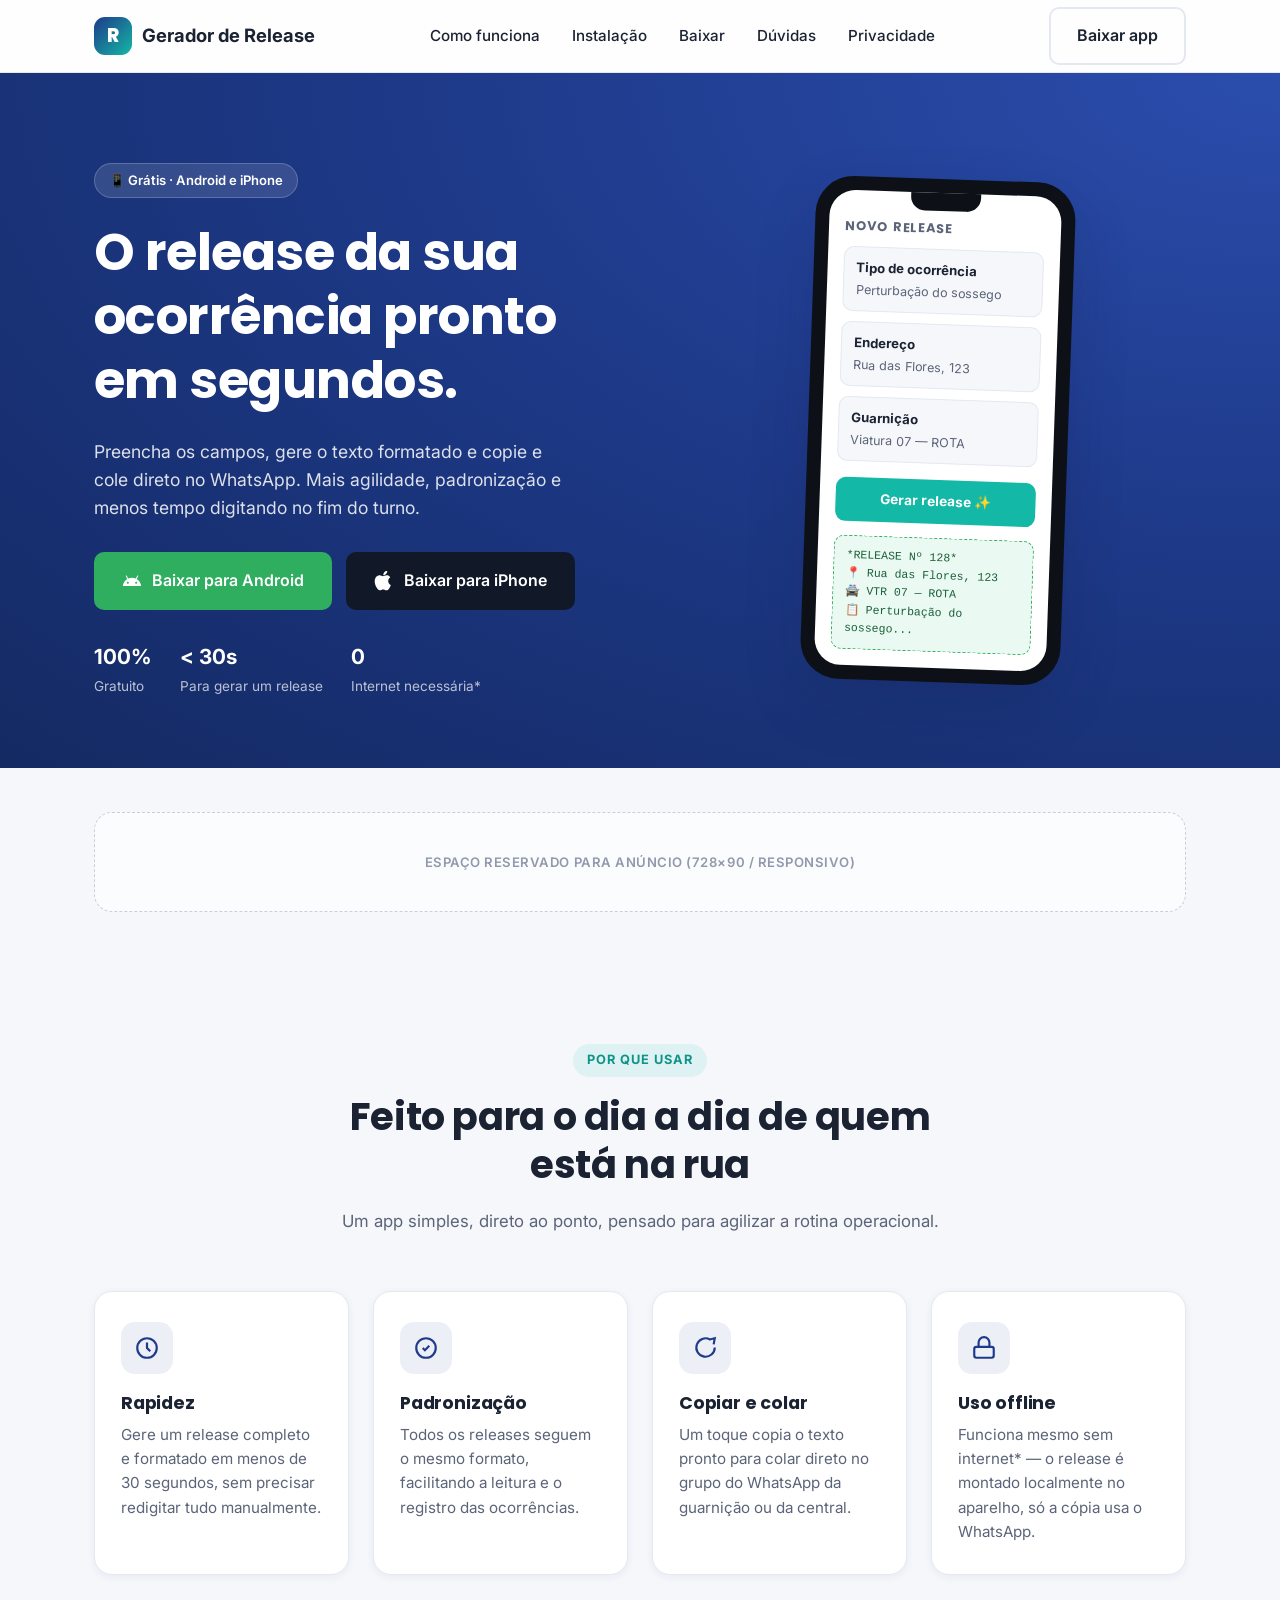
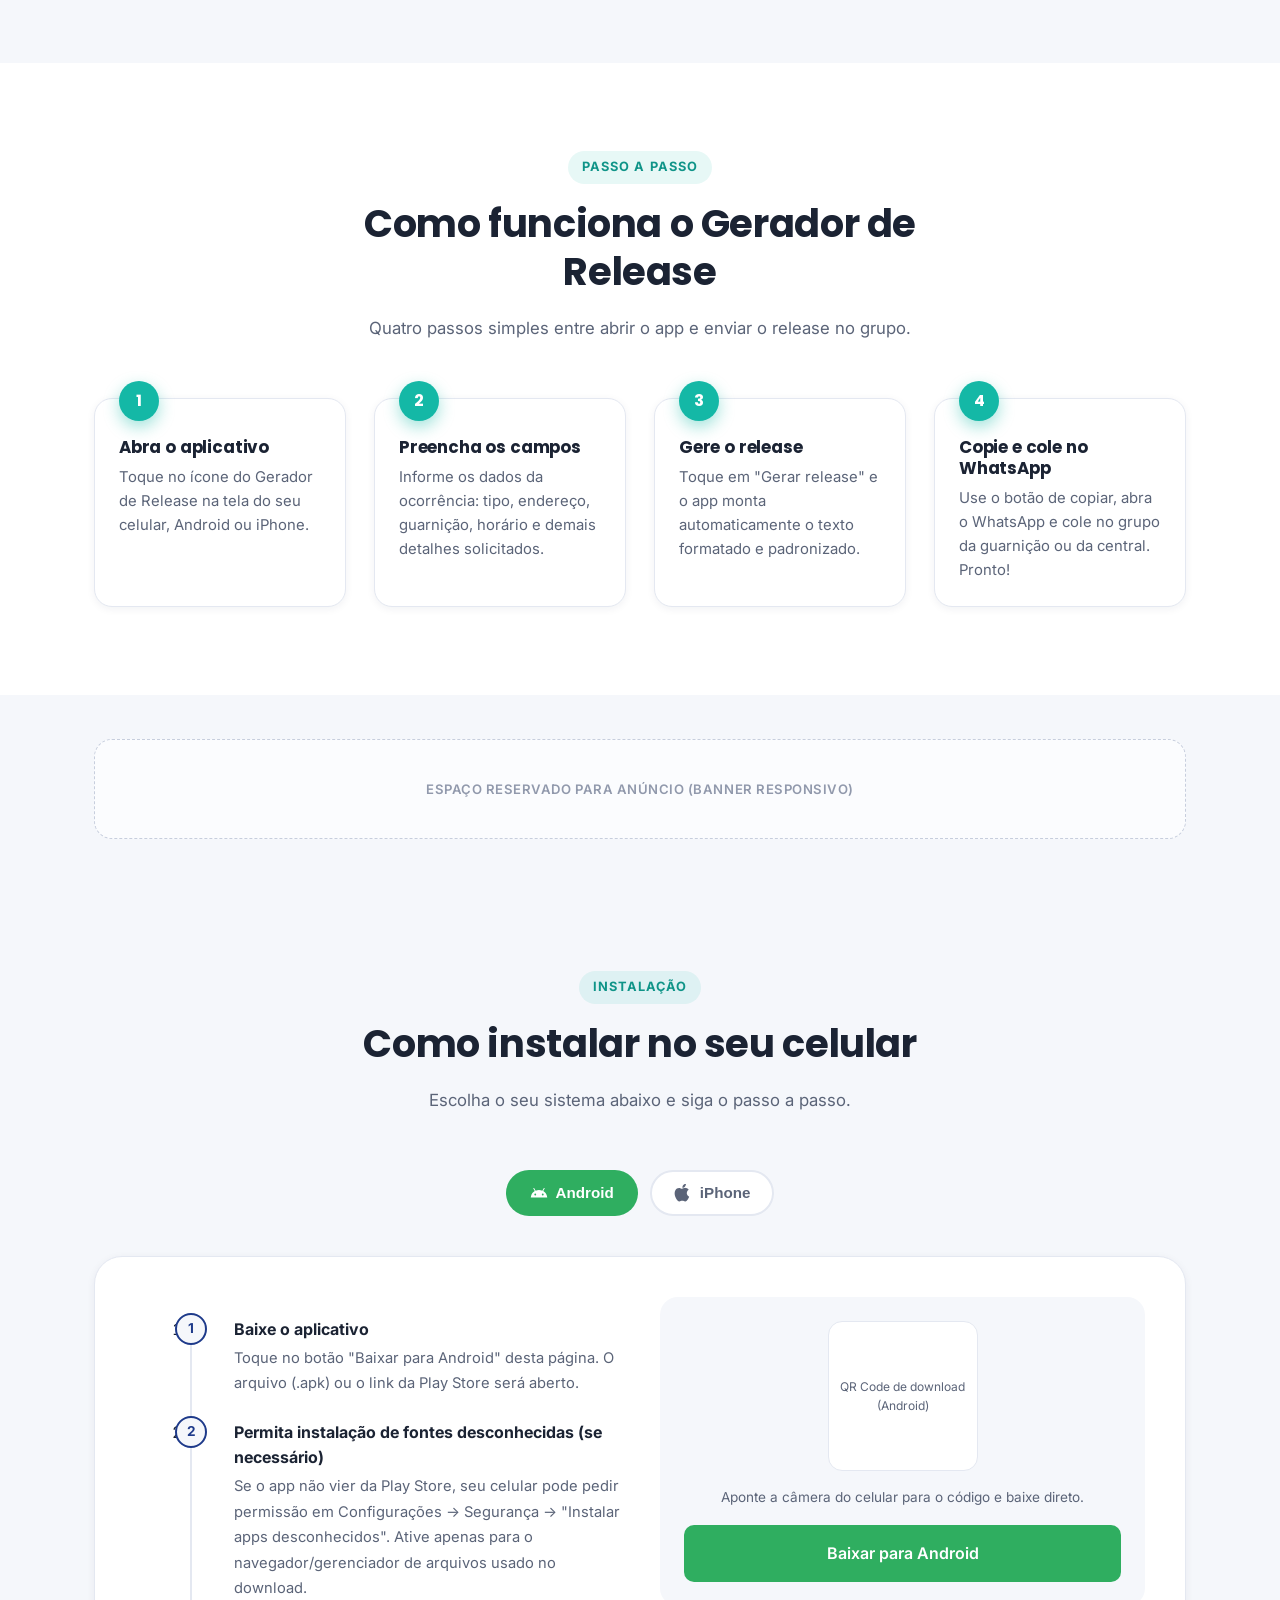
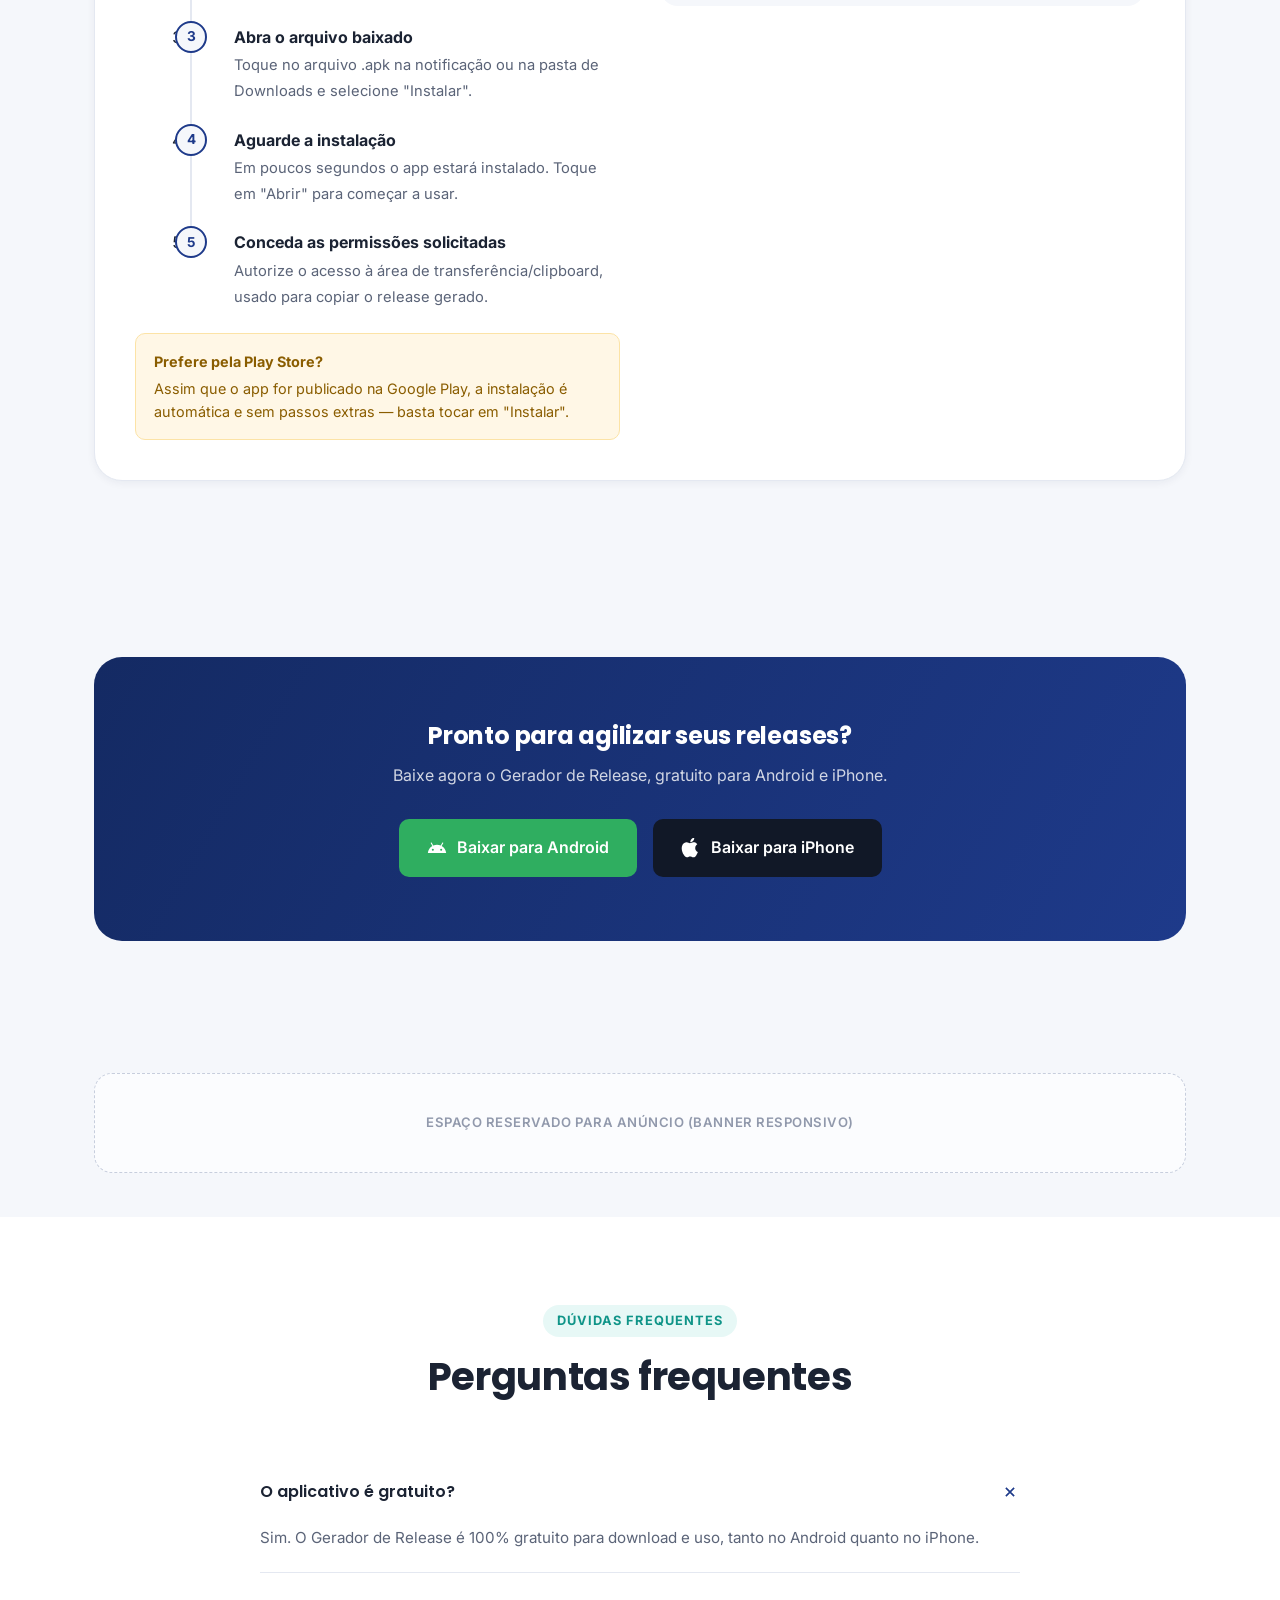
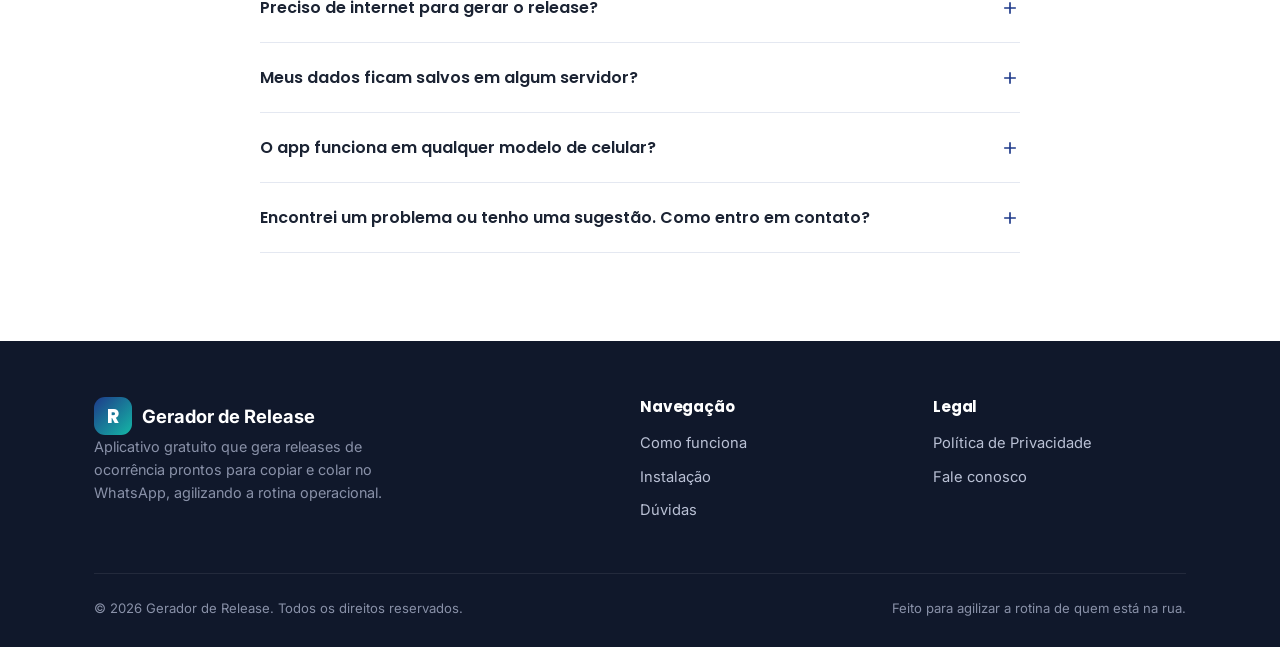
==== commit d513c42f: "Aponta botões de download para as páginas reais de instalação Os botões "Baixar para Android/iPhone"" ====
--- a/index.html
+++ b/index.html
@@ -65,11 +65,11 @@
         <p class="hero-sub">Preencha os campos, gere o texto formatado e copie e cole direto no WhatsApp. Mais agilidade, padronização e menos tempo digitando no fim do turno.</p>
 
         <div class="hero-actions">
-          <a href="#download" class="btn btn-android">
+          <a href="https://gerador-de-release.netlify.app/android.html" target="_blank" rel="noopener" class="btn btn-android">
             <svg viewBox="0 0 24 24" fill="currentColor"><path d="M17.6 9.48l1.84-3.18c.16-.31.04-.69-.26-.85-.29-.15-.65-.06-.83.22l-1.88 3.24a11.43 11.43 0 0 0-8.94 0L5.65 5.67c-.19-.28-.55-.37-.84-.22-.3.16-.42.54-.26.85L6.4 9.48C3.3 11.25 1.28 14.44 1 18h22c-.28-3.56-2.3-6.75-5.4-8.52M7 15.25a1.25 1.25 0 1 1 0-2.5 1.25 1.25 0 0 1 0 2.5m10 0a1.25 1.25 0 1 1 0-2.5 1.25 1.25 0 0 1 0 2.5"/></svg>
             Baixar para Android
           </a>
-          <a href="#download" class="btn btn-ios">
+          <a href="https://gerador-de-release.netlify.app/ios.html" target="_blank" rel="noopener" class="btn btn-ios">
             <svg viewBox="0 0 24 24" fill="currentColor"><path d="M17.05 12.04c-.03-3 2.45-4.44 2.56-4.51-1.4-2.04-3.58-2.32-4.36-2.35-1.85-.19-3.62 1.09-4.56 1.09-.94 0-2.39-1.06-3.93-1.03-2.02.03-3.88 1.18-4.92 2.99-2.1 3.64-.54 9.02 1.51 11.98 1 1.45 2.19 3.07 3.75 3.01 1.51-.06 2.08-.97 3.9-.97 1.82 0 2.34.97 3.93.94 1.62-.03 2.65-1.47 3.64-2.93 1.15-1.68 1.62-3.31 1.64-3.39-.04-.02-3.14-1.21-3.17-4.83M14.7 3.36c.83-1 1.39-2.39 1.24-3.78-1.19.05-2.64.8-3.5 1.79-.77.88-1.44 2.29-1.26 3.64 1.32.1 2.67-.67 3.52-1.65"/></svg>
             Baixar para iPhone
           </a>
@@ -238,7 +238,7 @@
           <div class="install-side">
             <div class="qr-box">QR Code de download (Android)</div>
             <p style="font-size:.85rem;color:var(--text-muted);margin-bottom:0;">Aponte a câmera do celular para o código e baixe direto.</p>
-            <a href="#download" class="btn btn-android btn-block">Baixar para Android</a>
+            <a href="https://gerador-de-release.netlify.app/android.html" target="_blank" rel="noopener" class="btn btn-android btn-block">Baixar para Android</a>
           </div>
         </div>
       </div>
@@ -264,7 +264,7 @@
           <div class="install-side">
             <div class="qr-box">QR Code de download (iPhone)</div>
             <p style="font-size:.85rem;color:var(--text-muted);margin-bottom:0;">Aponte a câmera do iPhone para o código e baixe direto.</p>
-            <a href="#download" class="btn btn-ios btn-block">Baixar para iPhone</a>
+            <a href="https://gerador-de-release.netlify.app/ios.html" target="_blank" rel="noopener" class="btn btn-ios btn-block">Baixar para iPhone</a>
           </div>
         </div>
       </div>
@@ -278,17 +278,15 @@
         <h2>Pronto para agilizar seus releases?</h2>
         <p>Baixe agora o Gerador de Release, gratuito para Android e iPhone.</p>
         <div class="download-buttons">
-          <!-- TODO: troque os href="#" abaixo pelos links reais assim que o app for publicado -->
-          <a href="#" class="btn btn-android" id="androidDownload">
+          <a href="https://gerador-de-release.netlify.app/android.html" target="_blank" rel="noopener" class="btn btn-android" id="androidDownload">
             <svg viewBox="0 0 24 24" fill="currentColor"><path d="M17.6 9.48l1.84-3.18c.16-.31.04-.69-.26-.85-.29-.15-.65-.06-.83.22l-1.88 3.24a11.43 11.43 0 0 0-8.94 0L5.65 5.67c-.19-.28-.55-.37-.84-.22-.3.16-.42.54-.26.85L6.4 9.48C3.3 11.25 1.28 14.44 1 18h22c-.28-3.56-2.3-6.75-5.4-8.52M7 15.25a1.25 1.25 0 1 1 0-2.5 1.25 1.25 0 0 1 0 2.5m10 0a1.25 1.25 0 1 1 0-2.5 1.25 1.25 0 0 1 0 2.5"/></svg>
             Baixar para Android
           </a>
-          <a href="#" class="btn btn-ios" id="iosDownload">
+          <a href="https://gerador-de-release.netlify.app/ios.html" target="_blank" rel="noopener" class="btn btn-ios" id="iosDownload">
             <svg viewBox="0 0 24 24" fill="currentColor"><path d="M17.05 12.04c-.03-3 2.45-4.44 2.56-4.51-1.4-2.04-3.58-2.32-4.36-2.35-1.85-.19-3.62 1.09-4.56 1.09-.94 0-2.39-1.06-3.93-1.03-2.02.03-3.88 1.18-4.92 2.99-2.1 3.64-.54 9.02 1.51 11.98 1 1.45 2.19 3.07 3.75 3.01 1.51-.06 2.08-.97 3.9-.97 1.82 0 2.34.97 3.93.94 1.62-.03 2.65-1.47 3.64-2.93 1.15-1.68 1.62-3.31 1.64-3.39-.04-.02-3.14-1.21-3.17-4.83M14.7 3.36c.83-1 1.39-2.39 1.24-3.78-1.19.05-2.64.8-3.5 1.79-.77.88-1.44 2.29-1.26 3.64 1.32.1 2.67-.67 3.52-1.65"/></svg>
             Baixar para iPhone
           </a>
         </div>
-        <p style="font-size:.8rem;margin-top:24px;color:rgba(255,255,255,.6);">* Os links acima ainda apontam para "#" — troque-os pelos links reais assim que o app estiver publicado. Veja como no README.md.</p>
       </div>
     </div>
   </section>
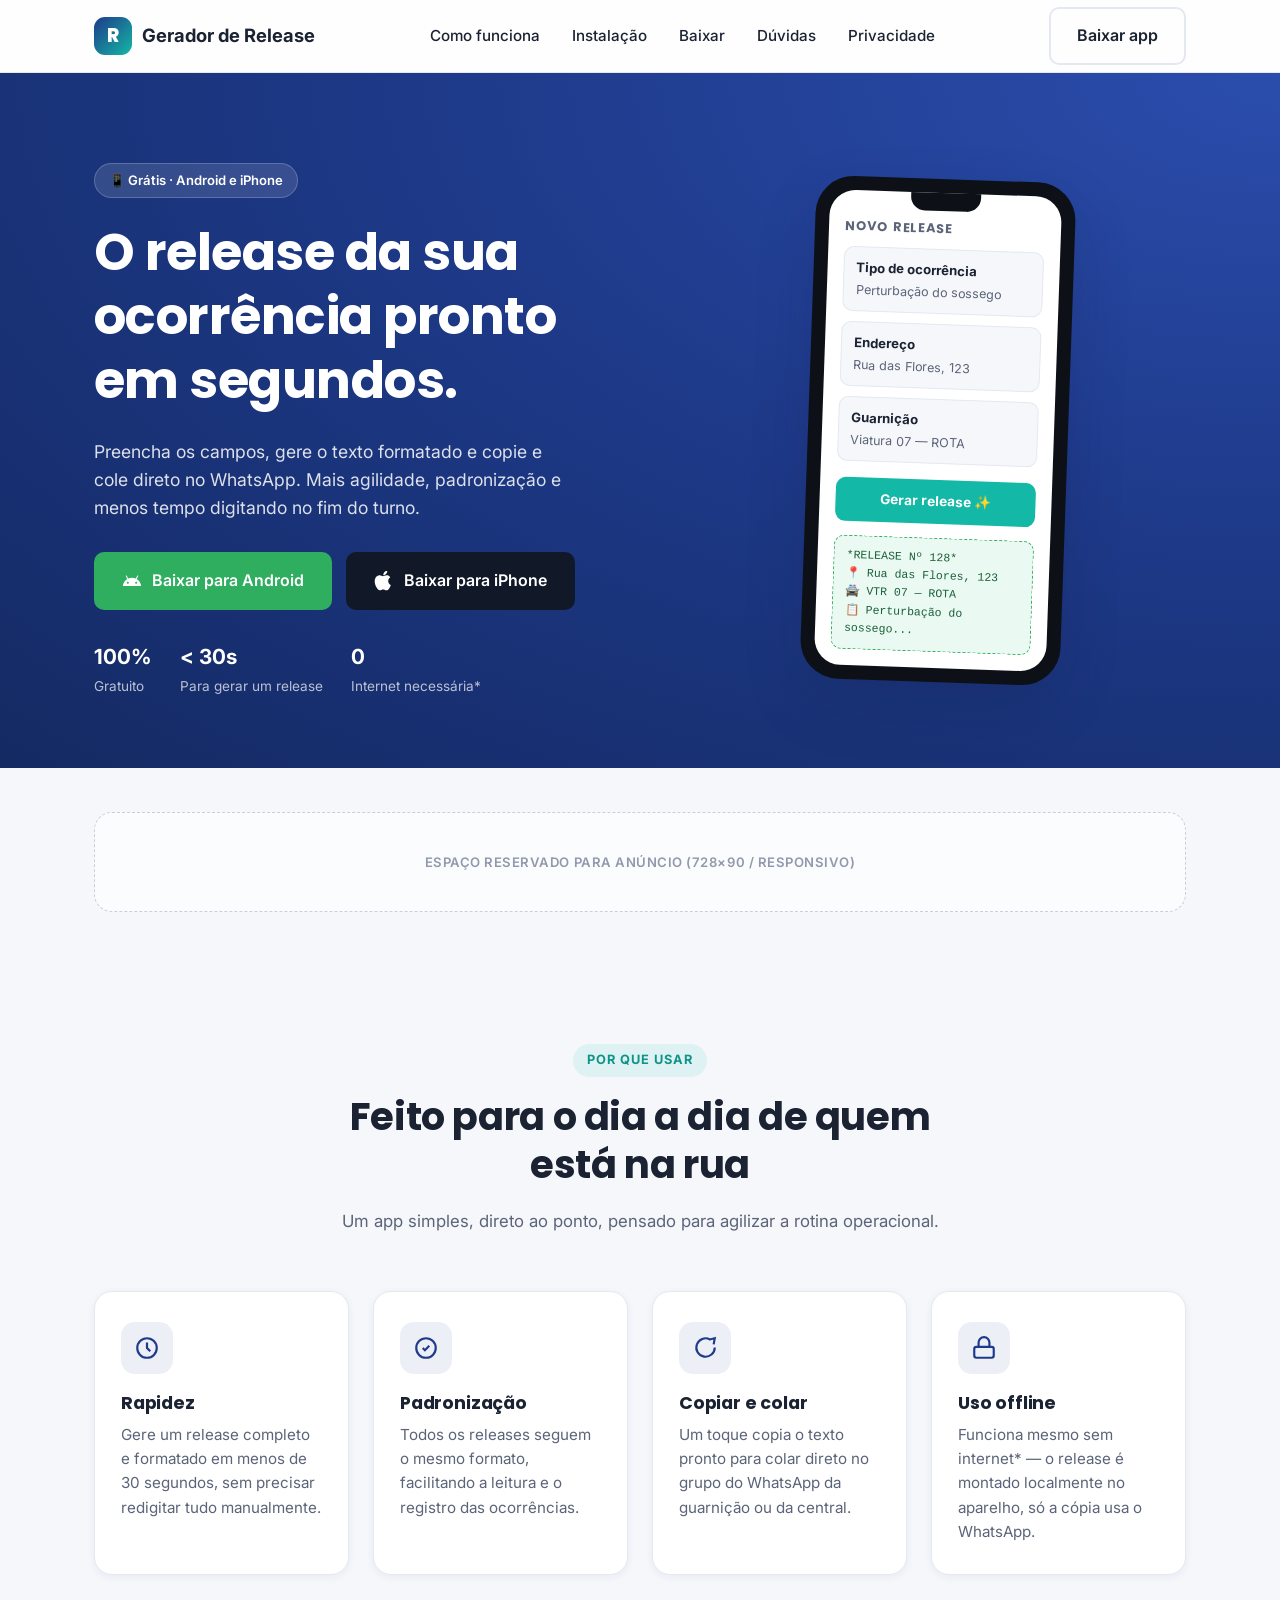
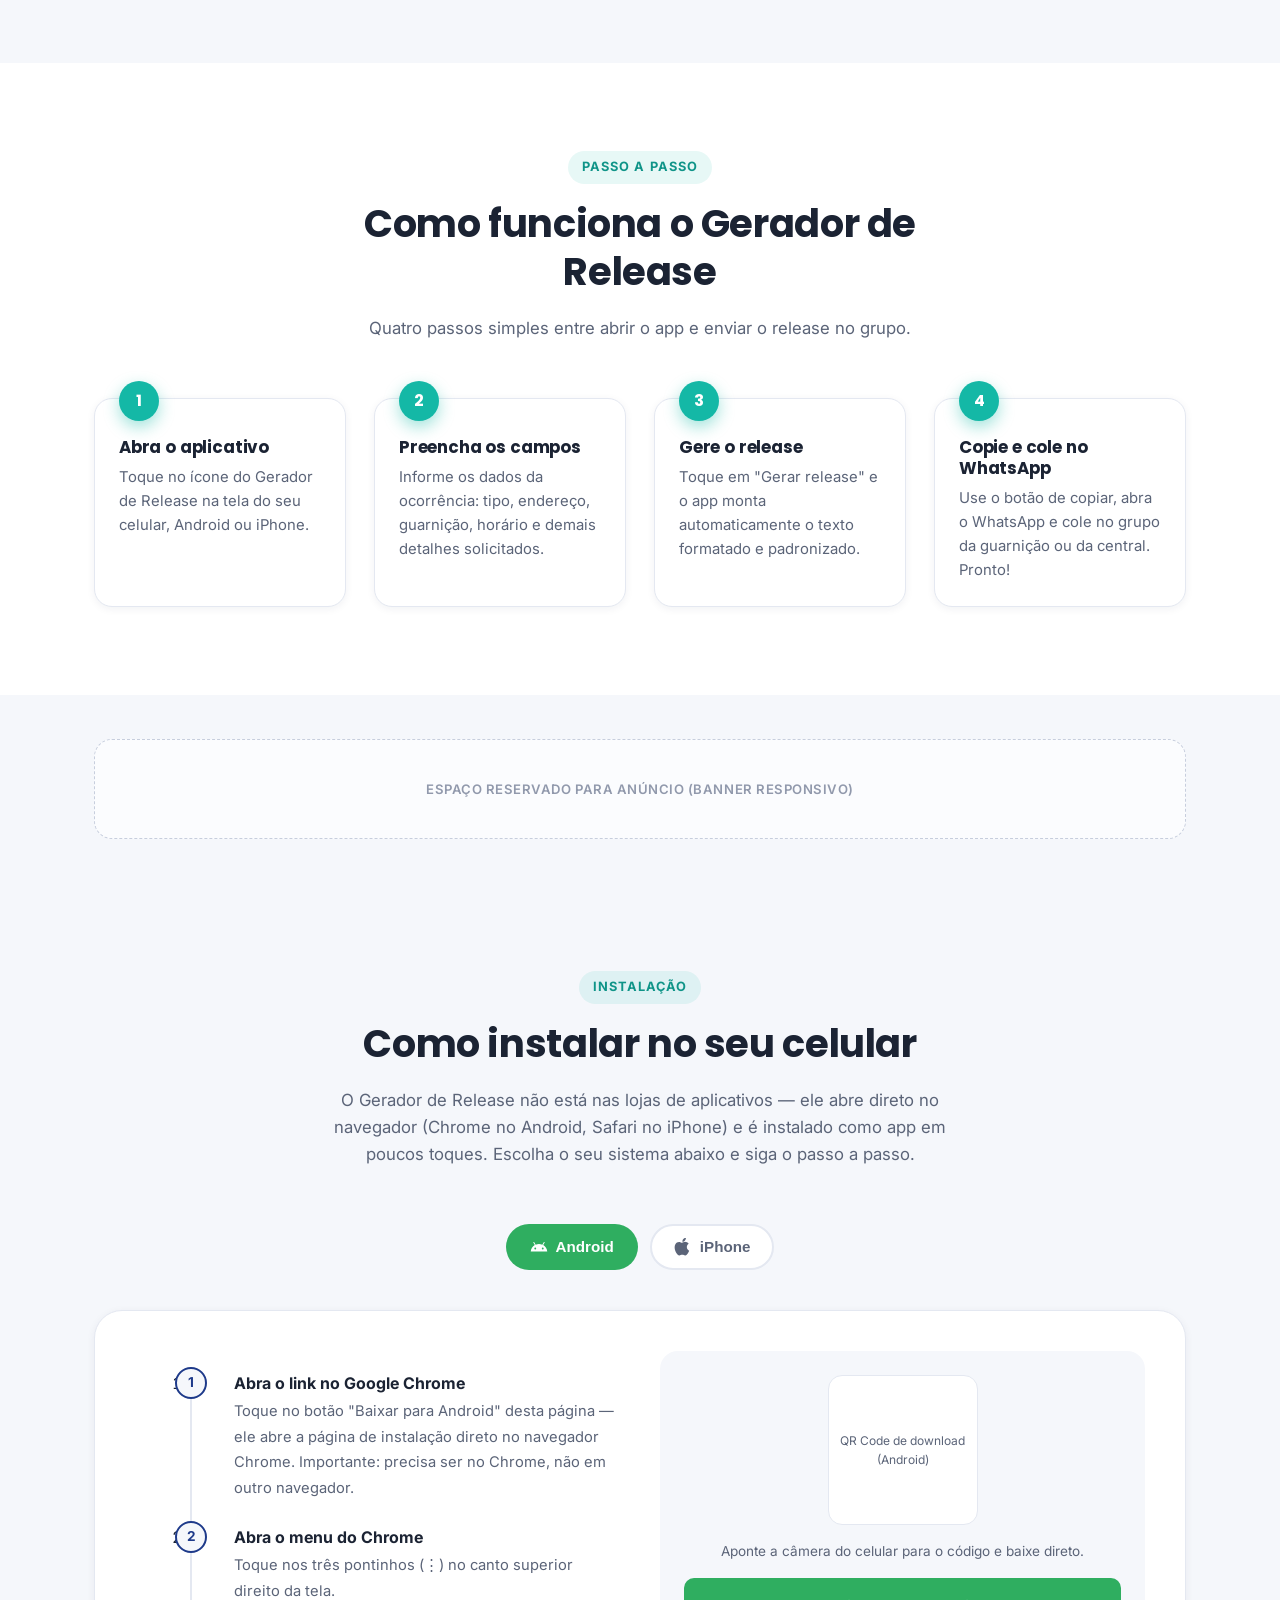
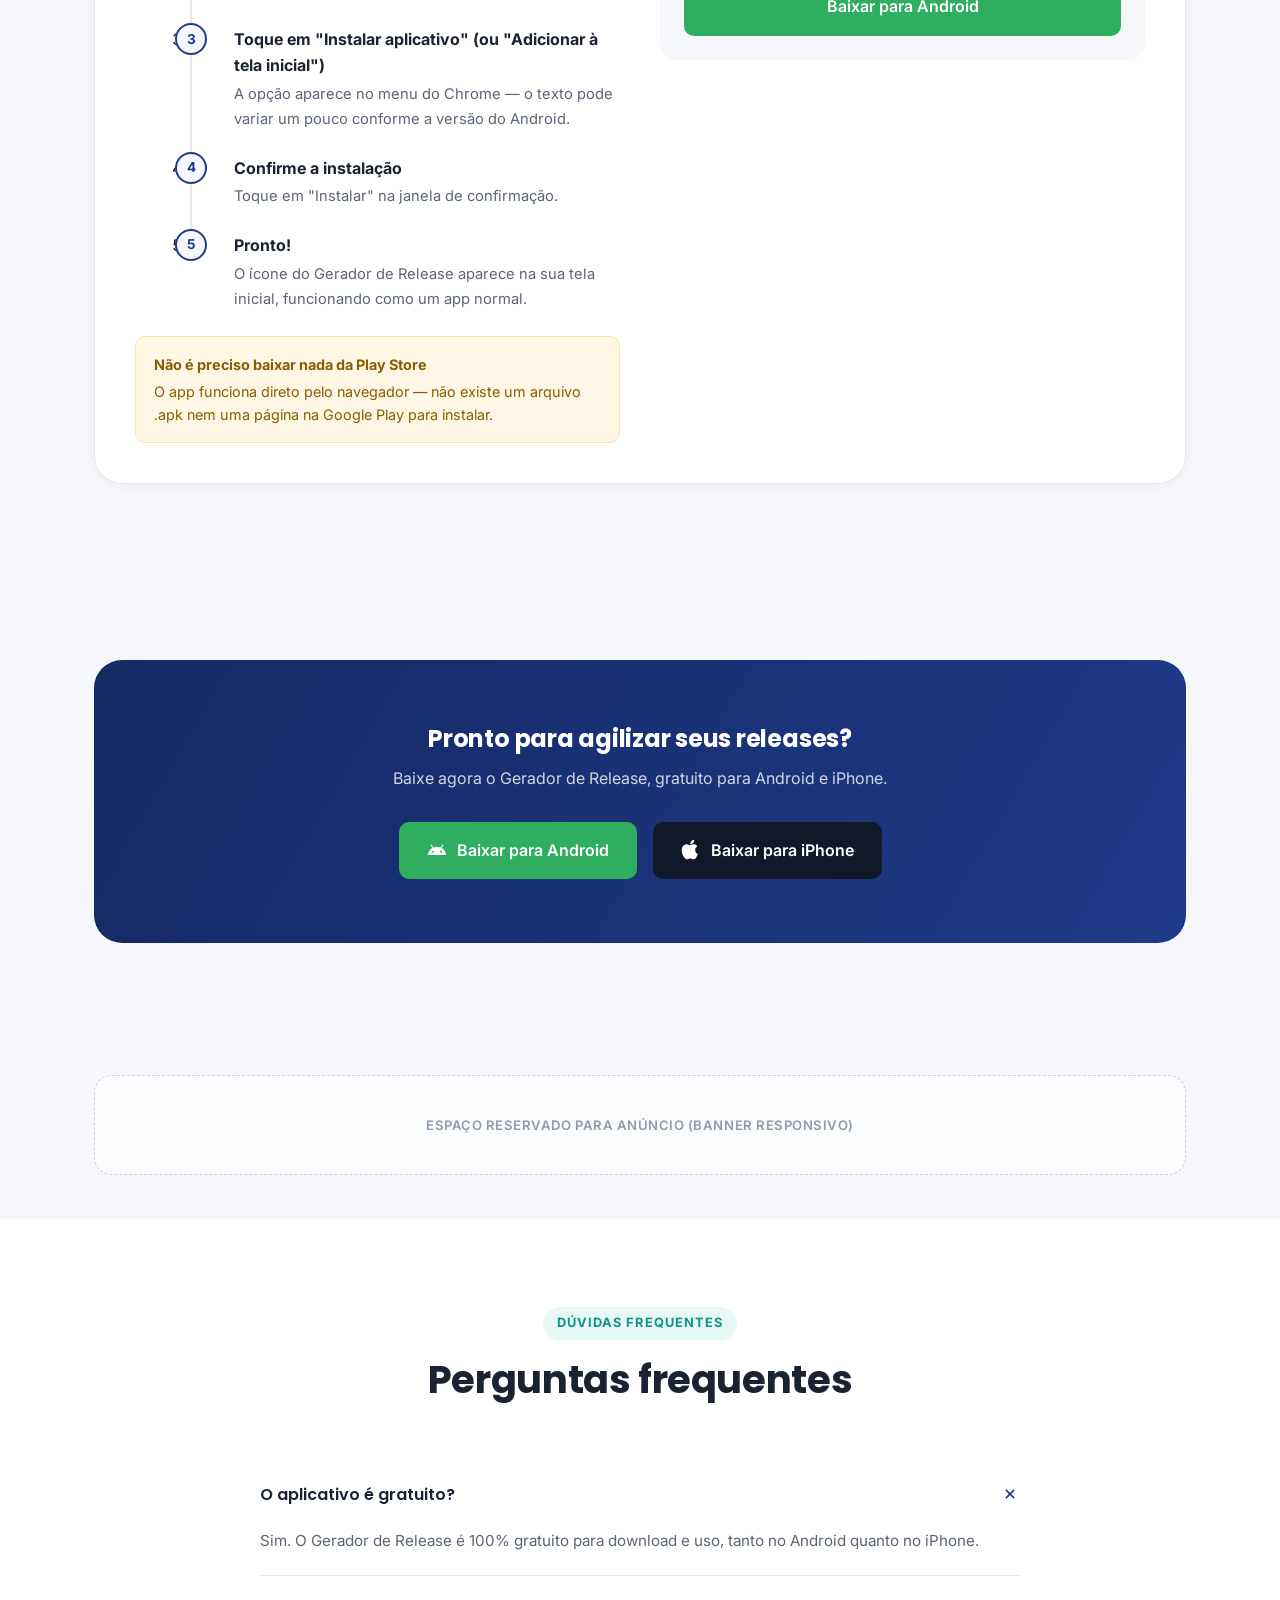
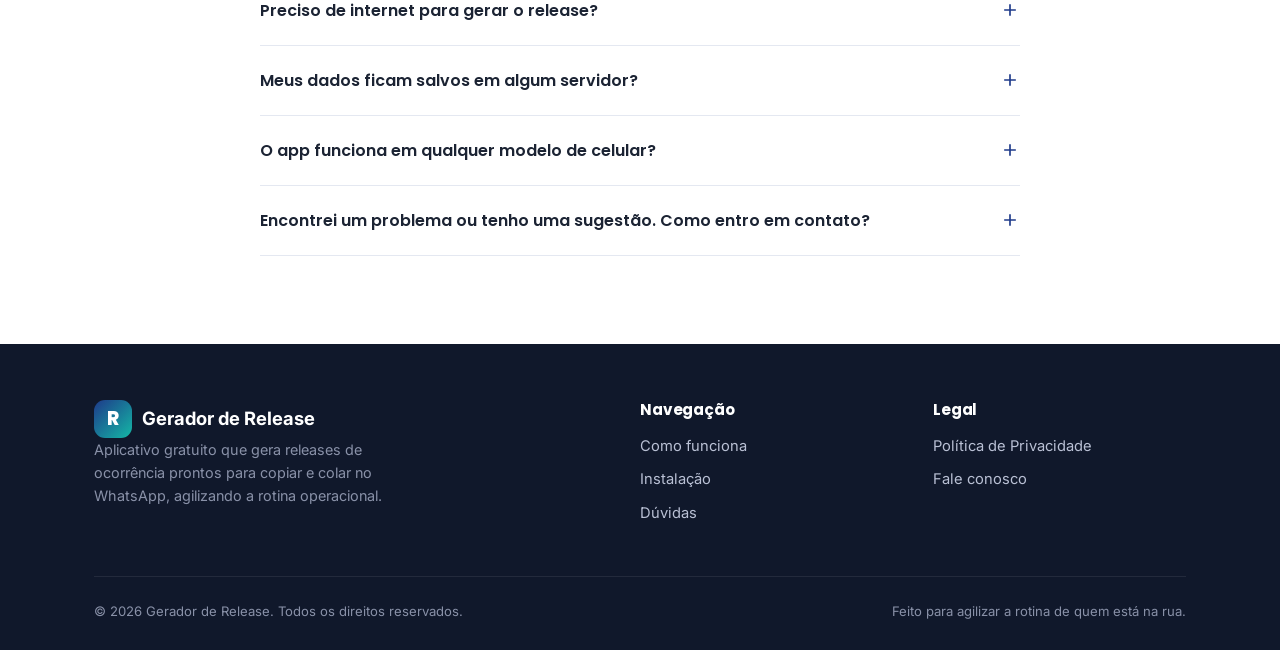
==== commit 75d8dd24: "Corrige instruções de instalação: PWA via navegador, não lojas O app não está na Google Play nem na " ====
--- a/index.html
+++ b/index.html
@@ -203,7 +203,7 @@
       <div class="section-head">
         <span class="section-tag">Instalação</span>
         <h2>Como instalar no seu celular</h2>
-        <p>Escolha o seu sistema abaixo e siga o passo a passo.</p>
+        <p>O Gerador de Release não está nas lojas de aplicativos — ele abre direto no navegador (Chrome no Android, Safari no iPhone) e é instalado como app em poucos toques. Escolha o seu sistema abaixo e siga o passo a passo.</p>
       </div>
 
       <div class="install-tabs">
@@ -222,16 +222,16 @@
         <div class="install-card">
           <div>
             <ol class="install-list">
-              <li><strong>Baixe o aplicativo</strong><span>Toque no botão "Baixar para Android" desta página. O arquivo (.apk) ou o link da Play Store será aberto.</span></li>
-              <li><strong>Permita instalação de fontes desconhecidas (se necessário)</strong><span>Se o app não vier da Play Store, seu celular pode pedir permissão em Configurações → Segurança → "Instalar apps desconhecidos". Ative apenas para o navegador/gerenciador de arquivos usado no download.</span></li>
-              <li><strong>Abra o arquivo baixado</strong><span>Toque no arquivo .apk na notificação ou na pasta de Downloads e selecione "Instalar".</span></li>
-              <li><strong>Aguarde a instalação</strong><span>Em poucos segundos o app estará instalado. Toque em "Abrir" para começar a usar.</span></li>
-              <li><strong>Conceda as permissões solicitadas</strong><span>Autorize o acesso à área de transferência/clipboard, usado para copiar o release gerado.</span></li>
+              <li><strong>Abra o link no Google Chrome</strong><span>Toque no botão "Baixar para Android" desta página — ele abre a página de instalação direto no navegador Chrome. Importante: precisa ser no Chrome, não em outro navegador.</span></li>
+              <li><strong>Abra o menu do Chrome</strong><span>Toque nos três pontinhos (⋮) no canto superior direito da tela.</span></li>
+              <li><strong>Toque em "Instalar aplicativo" (ou "Adicionar à tela inicial")</strong><span>A opção aparece no menu do Chrome — o texto pode variar um pouco conforme a versão do Android.</span></li>
+              <li><strong>Confirme a instalação</strong><span>Toque em "Instalar" na janela de confirmação.</span></li>
+              <li><strong>Pronto!</strong><span>O ícone do Gerador de Release aparece na sua tela inicial, funcionando como um app normal.</span></li>
             </ol>
 
             <div class="install-note">
-              <strong>Prefere pela Play Store?</strong>
-              Assim que o app for publicado na Google Play, a instalação é automática e sem passos extras — basta tocar em "Instalar".
+              <strong>Não é preciso baixar nada da Play Store</strong>
+              O app funciona direto pelo navegador — não existe um arquivo .apk nem uma página na Google Play para instalar.
             </div>
           </div>
 
@@ -248,16 +248,16 @@
         <div class="install-card">
           <div>
             <ol class="install-list">
-              <li><strong>Baixe o aplicativo</strong><span>Toque no botão "Baixar para iPhone" desta página, que leva à App Store (ou ao convite do TestFlight, durante a fase de testes).</span></li>
-              <li><strong>Instale pela App Store</strong><span>Toque em "Obter" e depois em "Instalar". Pode ser solicitada a senha do Apple ID ou o Face ID/Touch ID.</span></li>
-              <li><strong>Ou instale via TestFlight (fase beta)</strong><span>Se o app ainda estiver em testes, instale o app TestFlight, abra o link de convite recebido e toque em "Instalar".</span></li>
-              <li><strong>Abra o aplicativo</strong><span>Toque no ícone na tela inicial para começar a usar.</span></li>
-              <li><strong>Autorize o acesso à área de transferência</strong><span>Necessário para o recurso de copiar o release e colar no WhatsApp.</span></li>
+              <li><strong>Abra o link no Safari</strong><span>Toque no botão "Baixar para iPhone" desta página — ele abre a página de instalação direto no navegador Safari. Importante: precisa ser no Safari (não funciona pelo Chrome no iPhone).</span></li>
+              <li><strong>Toque no ícone de compartilhar</strong><span>É o quadrado com uma seta para cima, na barra inferior (ou superior, dependendo do modelo) do Safari.</span></li>
+              <li><strong>Escolha "Adicionar à Tela de Início"</strong><span>Role a lista de opções até encontrar "Adicionar à Tela de Início".</span></li>
+              <li><strong>Confirme tocando em "Adicionar"</strong><span>No canto superior direito da tela.</span></li>
+              <li><strong>Pronto!</strong><span>O ícone do Gerador de Release aparece na sua tela inicial, funcionando como um app normal.</span></li>
             </ol>
 
             <div class="install-note">
-              <strong>Ainda em fase de testes?</strong>
-              Apps em teste no TestFlight ficam disponíveis por tempo limitado e exigem convite do desenvolvedor. Assim que sair a versão oficial na App Store, este aviso será removido.
+              <strong>Não é preciso baixar nada da App Store</strong>
+              O app funciona direto pelo navegador — não existe uma página na App Store nem convite de TestFlight para instalar.
             </div>
           </div>
 
@@ -336,7 +336,7 @@
           <button class="faq-q">Encontrei um problema ou tenho uma sugestão. Como entro em contato?
             <svg viewBox="0 0 24 24" fill="none" stroke="currentColor" stroke-width="2"><path d="M12 5v14M5 12h14"/></svg>
           </button>
-          <div class="faq-a"><p>Envie um e-mail para <a href="mailto:contato@seudominio.com.br">contato@seudominio.com.br</a> (troque pelo seu e-mail de contato).</p></div>
+          <div class="faq-a"><p>Envie um e-mail para <a href="mailto:davidpmfsantos@gmail.com">davidpmfsantos@gmail.com</a>.</p></div>
         </div>
       </div>
     </div>
@@ -367,7 +367,7 @@
         <h4>Legal</h4>
         <ul>
           <li><a href="privacidade.html">Política de Privacidade</a></li>
-          <li><a href="mailto:contato@seudominio.com.br">Fale conosco</a></li>
+          <li><a href="mailto:davidpmfsantos@gmail.com">Fale conosco</a></li>
         </ul>
       </div>
     </div>
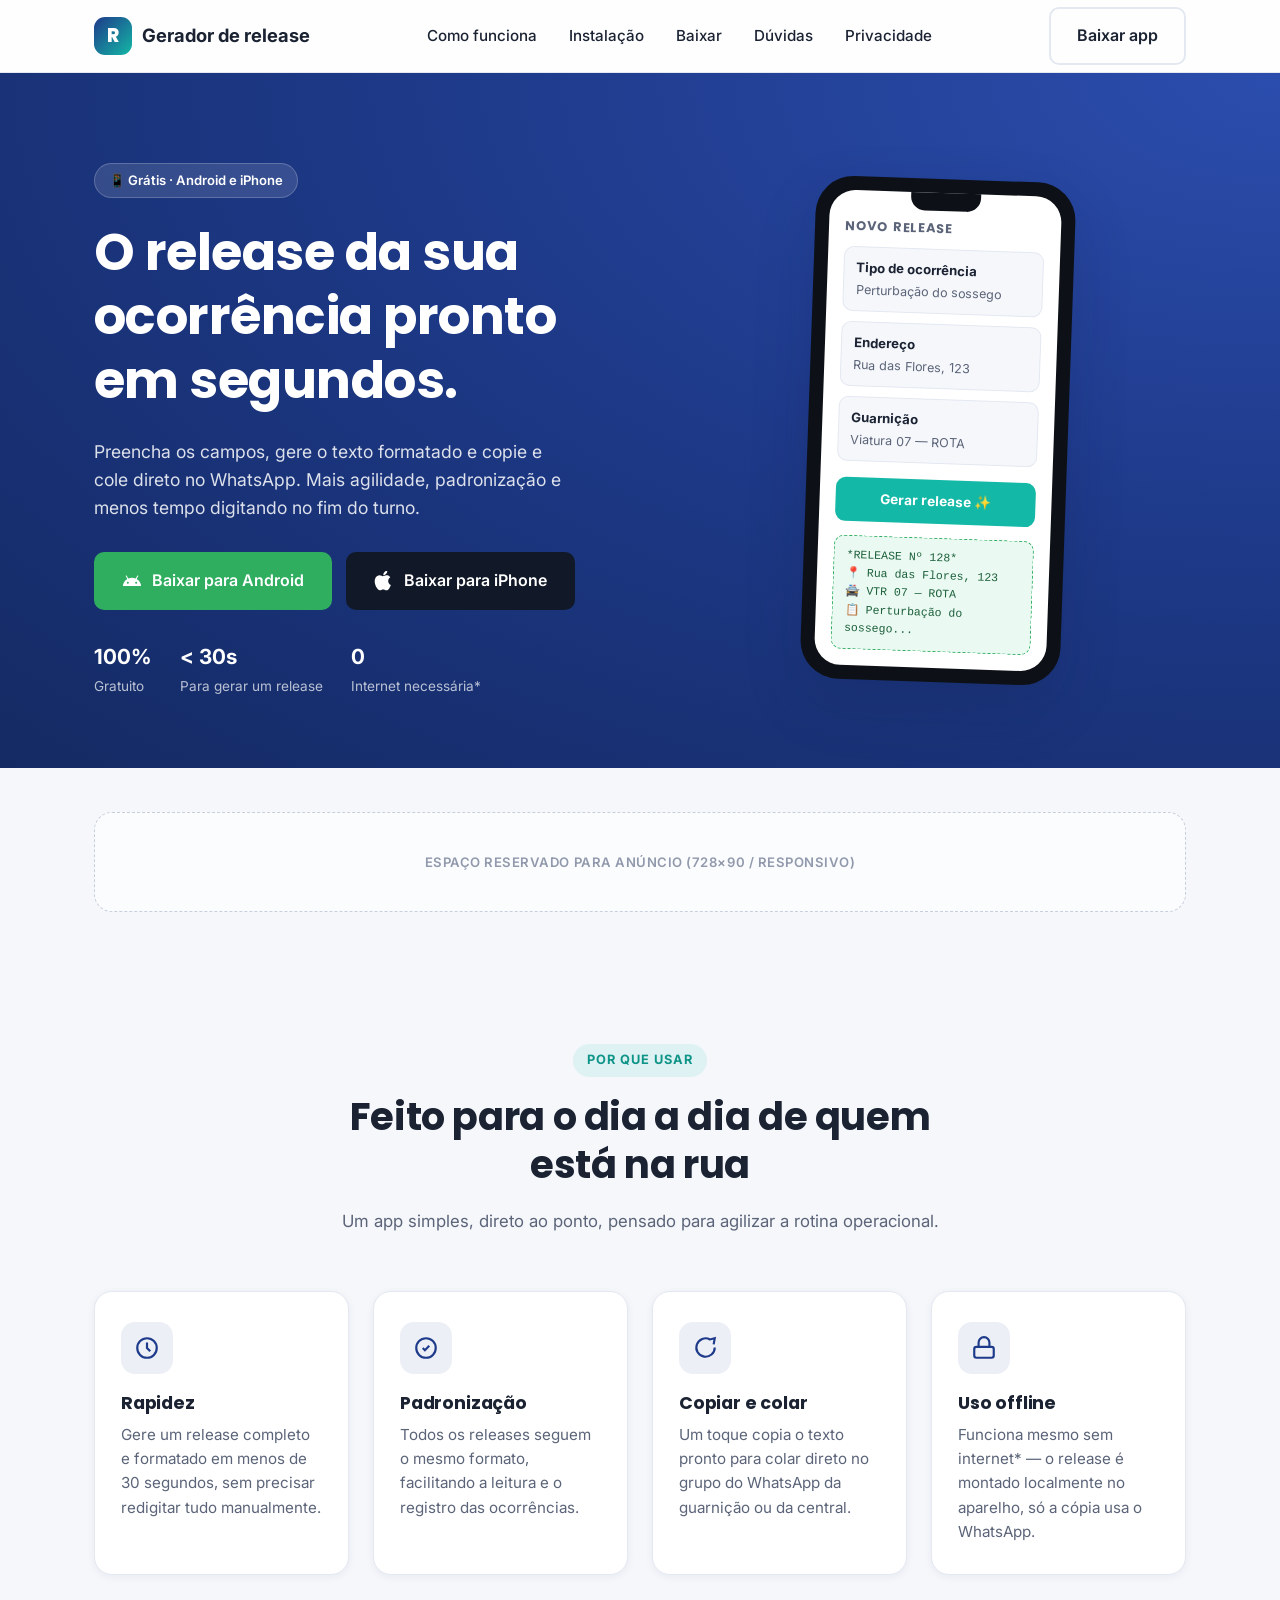
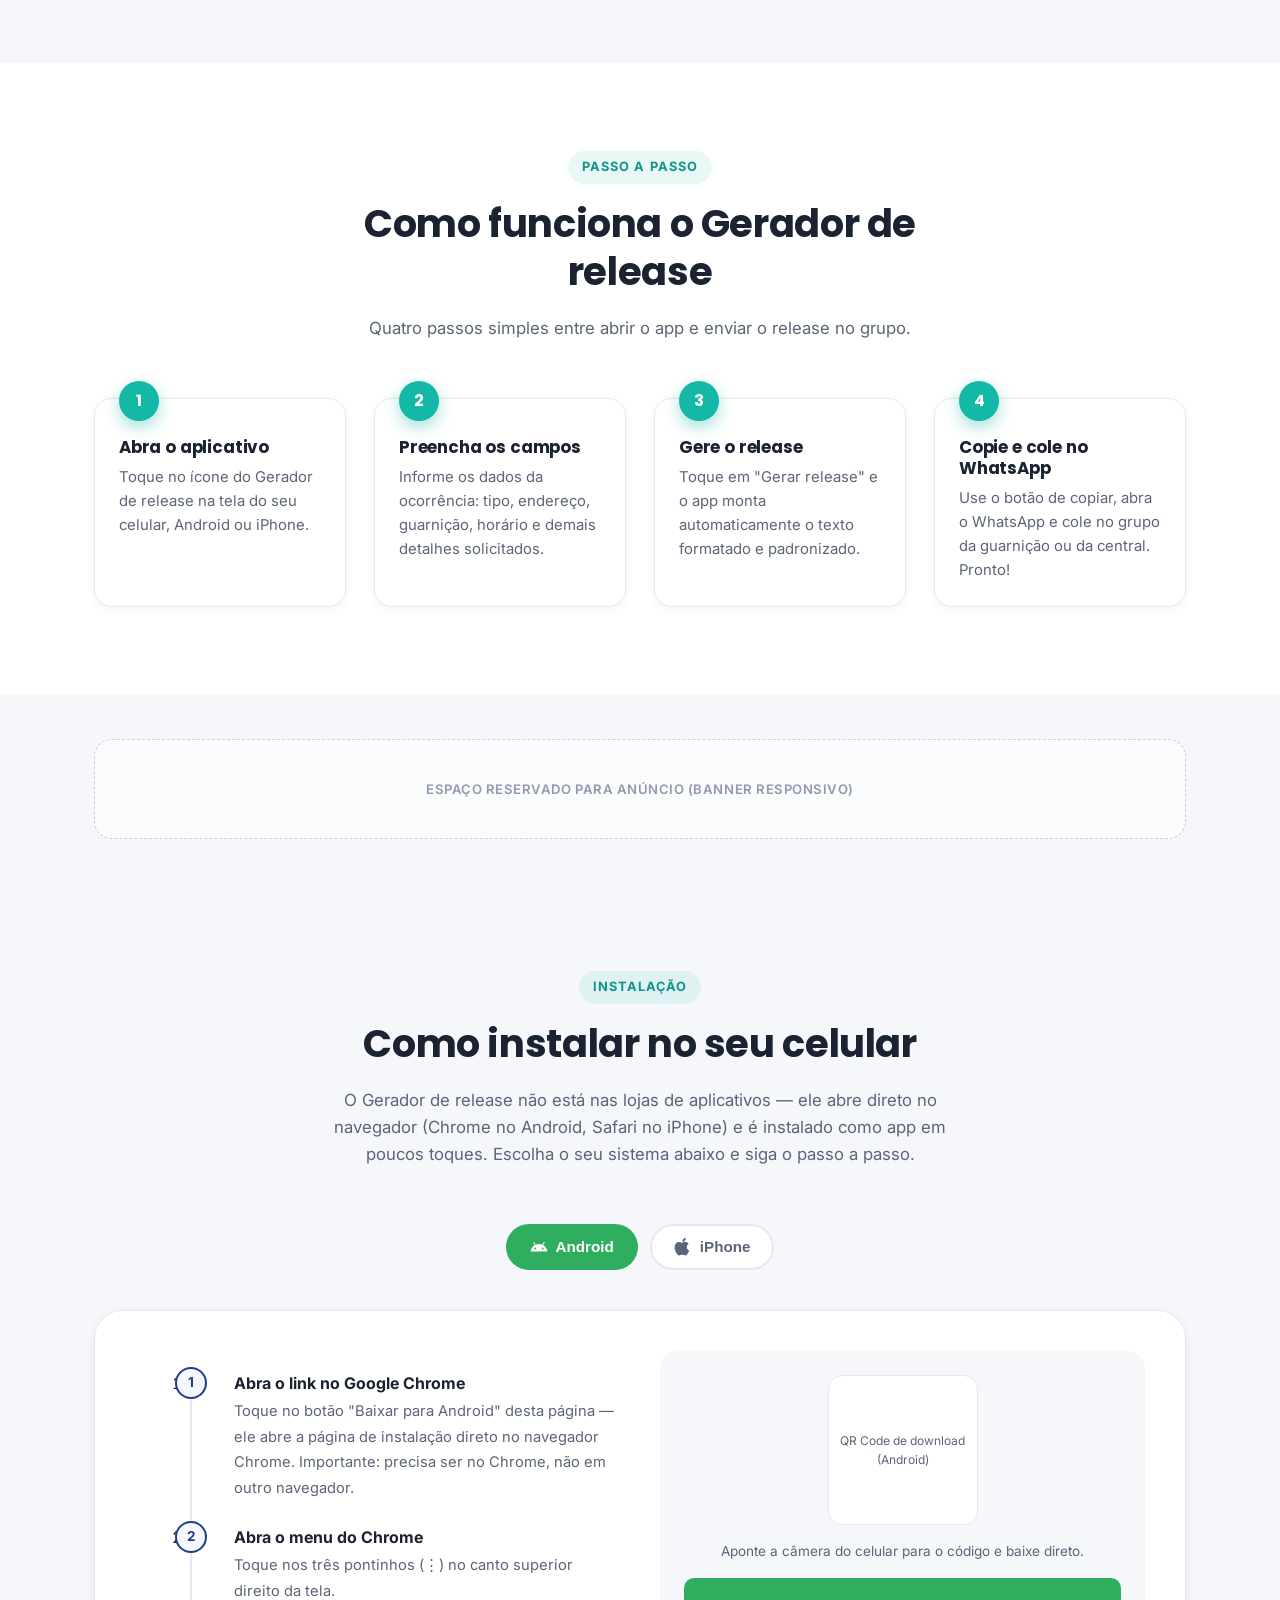
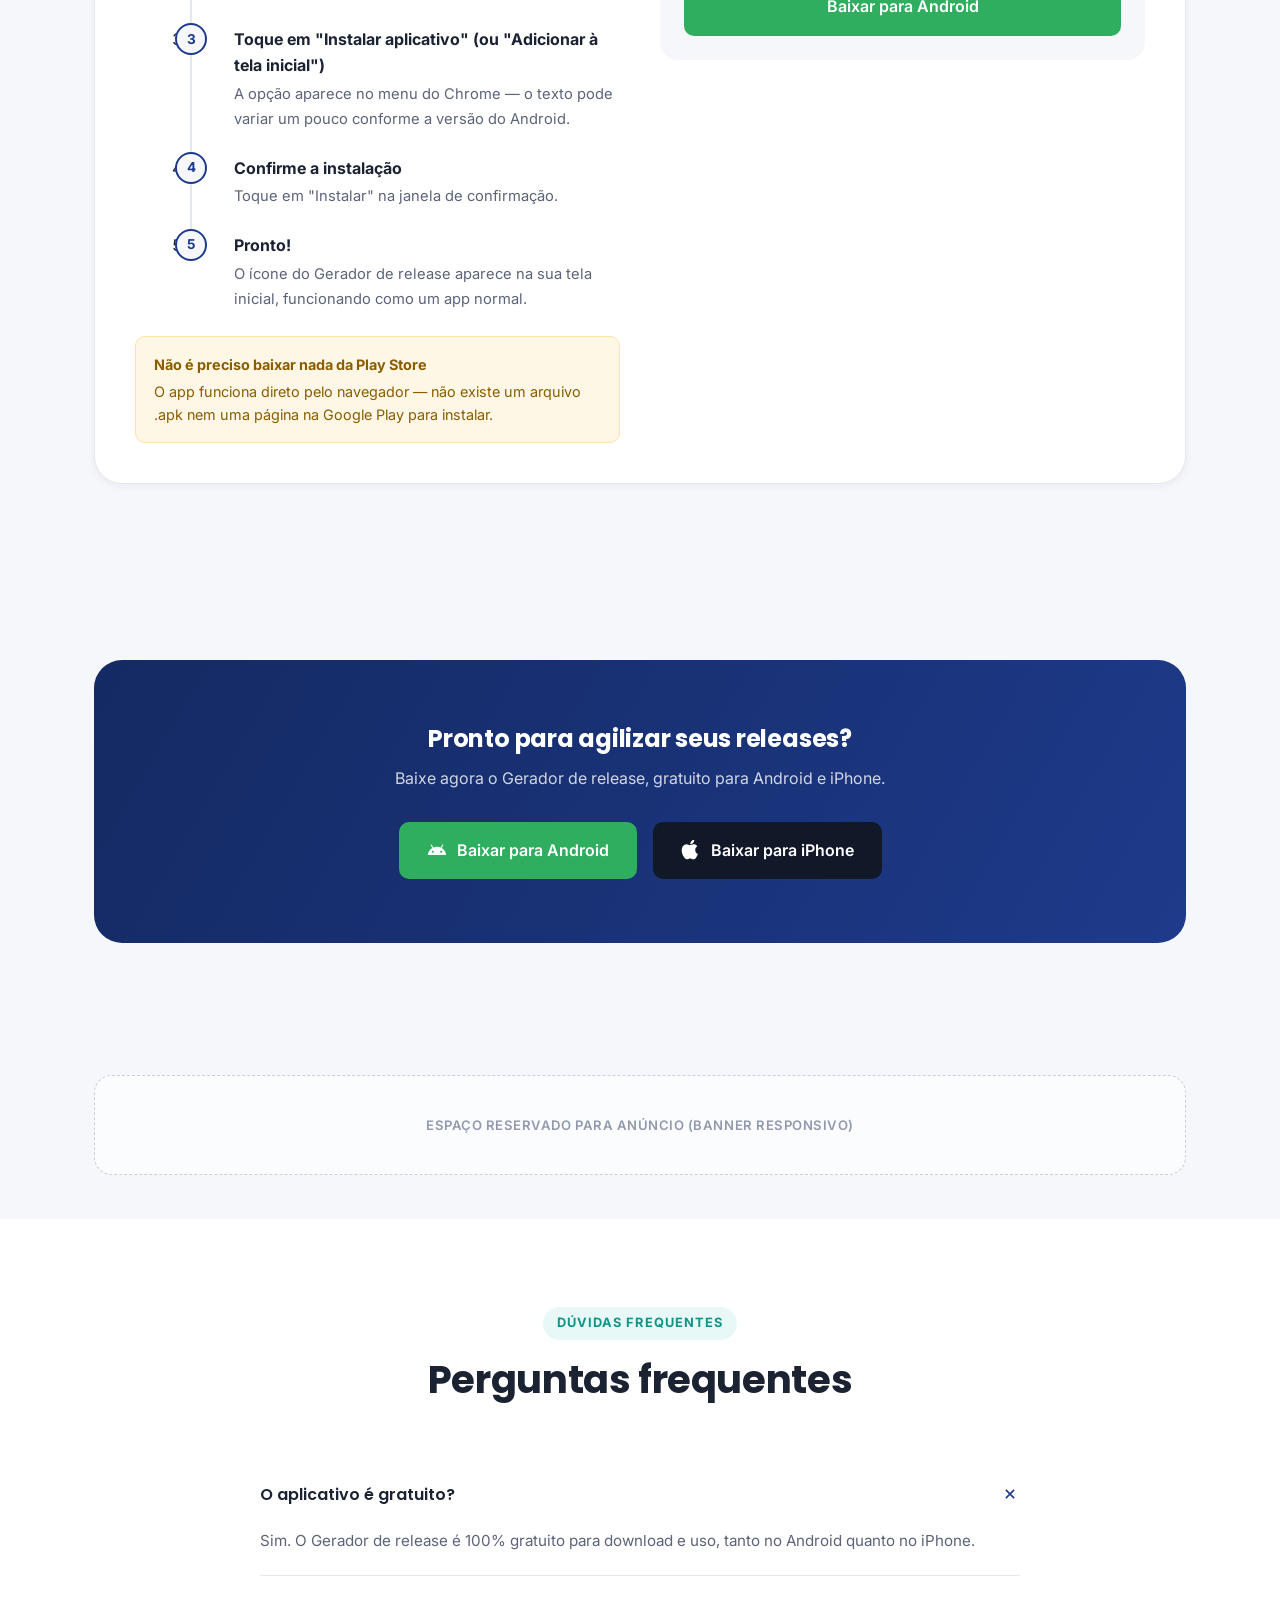
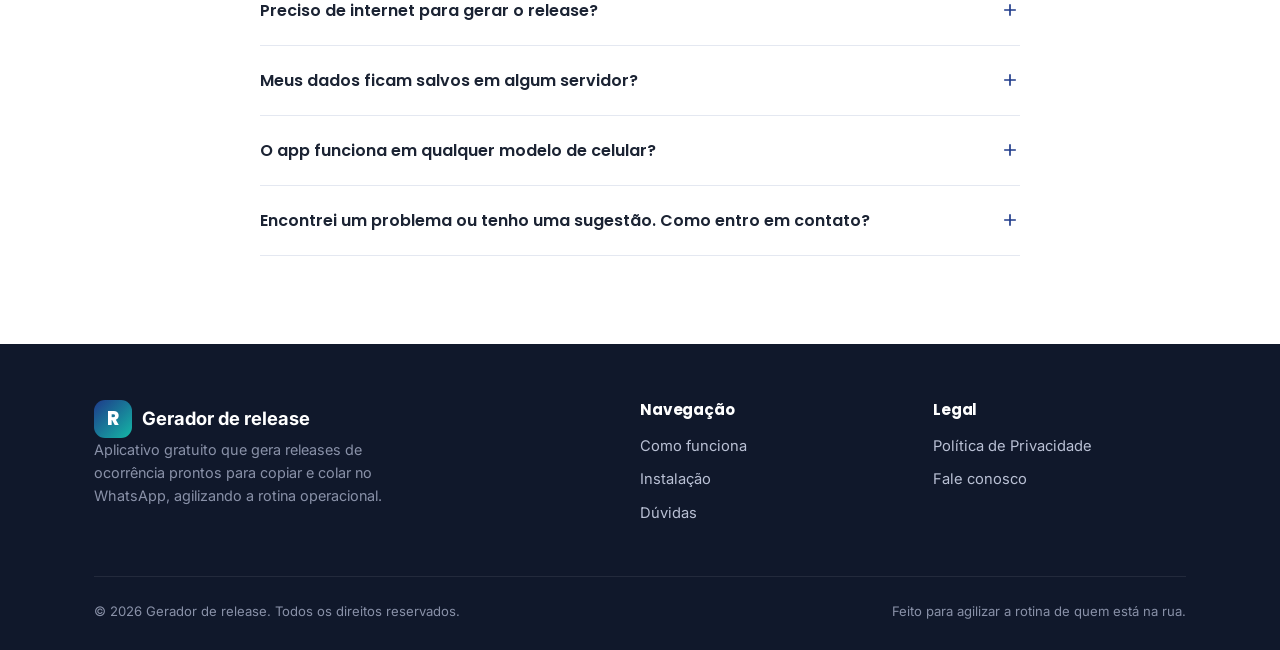
==== commit b4d49a04: "Renomeia o app para "Gerador de release" em todo o site Ajusta a capitalização do nome exibido em tí" ====
--- a/index.html
+++ b/index.html
@@ -3,7 +3,7 @@
 <head>
 <meta charset="UTF-8">
 <meta name="viewport" content="width=device-width, initial-scale=1.0">
-<title>Gerador de Release — Ocorrências prontas para o WhatsApp em segundos</title>
+<title>Gerador de release — Ocorrências prontas para o WhatsApp em segundos</title>
 <meta name="description" content="Aplicativo gratuito para Android e iPhone que gera o release da ocorrência já formatado, pronto para copiar e colar no WhatsApp. Mais agilidade e padronização no dia a dia do policial.">
 
 <!-- Favicon simples (SVG embutido, sem precisar de arquivo externo) -->
@@ -14,15 +14,8 @@
 <link href="https://fonts.googleapis.com/css2?family=Inter:wght@400;500;600;700&family=Poppins:wght@600;700;800&display=swap" rel="stylesheet">
 <link rel="stylesheet" href="assets/css/style.css">
 
-<!--
-  ======================================================================
-  GOOGLE ADSENSE — cole aqui a tag de verificação da sua conta assim que
-  ela for aprovada. Veja o passo a passo completo no README.md (seção
-  "Como monetizar com anúncios").
-
-  <script async src="https://pagead2.googlesyndication.com/pagead/js/adsbygoogle.js?client=ca-pub-SEU_ID_AQUI" crossorigin="anonymous"></script>
-  ======================================================================
--->
+<!-- Google AdSense -->
+<script async src="https://pagead2.googlesyndication.com/pagead/js/adsbygoogle.js?client=ca-pub-8274469364423308" crossorigin="anonymous"></script>
 </head>
 <body>
 
@@ -33,7 +26,7 @@
   <div class="container">
     <a href="index.html" class="brand">
       <span class="brand-mark">R</span>
-      Gerador de Release
+      Gerador de release
     </a>
 
     <nav class="main-nav" id="mainNav">
@@ -160,7 +153,7 @@
     <div class="container">
       <div class="section-head">
         <span class="section-tag">Passo a passo</span>
-        <h2>Como funciona o Gerador de Release</h2>
+        <h2>Como funciona o Gerador de release</h2>
         <p>Quatro passos simples entre abrir o app e enviar o release no grupo.</p>
       </div>
 
@@ -168,7 +161,7 @@
         <div class="step-card">
           <div class="step-num">1</div>
           <h3>Abra o aplicativo</h3>
-          <p>Toque no ícone do Gerador de Release na tela do seu celular, Android ou iPhone.</p>
+          <p>Toque no ícone do Gerador de release na tela do seu celular, Android ou iPhone.</p>
         </div>
         <div class="step-card">
           <div class="step-num">2</div>
@@ -203,7 +196,7 @@
       <div class="section-head">
         <span class="section-tag">Instalação</span>
         <h2>Como instalar no seu celular</h2>
-        <p>O Gerador de Release não está nas lojas de aplicativos — ele abre direto no navegador (Chrome no Android, Safari no iPhone) e é instalado como app em poucos toques. Escolha o seu sistema abaixo e siga o passo a passo.</p>
+        <p>O Gerador de release não está nas lojas de aplicativos — ele abre direto no navegador (Chrome no Android, Safari no iPhone) e é instalado como app em poucos toques. Escolha o seu sistema abaixo e siga o passo a passo.</p>
       </div>
 
       <div class="install-tabs">
@@ -226,7 +219,7 @@
               <li><strong>Abra o menu do Chrome</strong><span>Toque nos três pontinhos (⋮) no canto superior direito da tela.</span></li>
               <li><strong>Toque em "Instalar aplicativo" (ou "Adicionar à tela inicial")</strong><span>A opção aparece no menu do Chrome — o texto pode variar um pouco conforme a versão do Android.</span></li>
               <li><strong>Confirme a instalação</strong><span>Toque em "Instalar" na janela de confirmação.</span></li>
-              <li><strong>Pronto!</strong><span>O ícone do Gerador de Release aparece na sua tela inicial, funcionando como um app normal.</span></li>
+              <li><strong>Pronto!</strong><span>O ícone do Gerador de release aparece na sua tela inicial, funcionando como um app normal.</span></li>
             </ol>
 
             <div class="install-note">
@@ -252,7 +245,7 @@
               <li><strong>Toque no ícone de compartilhar</strong><span>É o quadrado com uma seta para cima, na barra inferior (ou superior, dependendo do modelo) do Safari.</span></li>
               <li><strong>Escolha "Adicionar à Tela de Início"</strong><span>Role a lista de opções até encontrar "Adicionar à Tela de Início".</span></li>
               <li><strong>Confirme tocando em "Adicionar"</strong><span>No canto superior direito da tela.</span></li>
-              <li><strong>Pronto!</strong><span>O ícone do Gerador de Release aparece na sua tela inicial, funcionando como um app normal.</span></li>
+              <li><strong>Pronto!</strong><span>O ícone do Gerador de release aparece na sua tela inicial, funcionando como um app normal.</span></li>
             </ol>
 
             <div class="install-note">
@@ -276,7 +269,7 @@
     <div class="container">
       <div class="download-cta">
         <h2>Pronto para agilizar seus releases?</h2>
-        <p>Baixe agora o Gerador de Release, gratuito para Android e iPhone.</p>
+        <p>Baixe agora o Gerador de release, gratuito para Android e iPhone.</p>
         <div class="download-buttons">
           <a href="https://gerador-de-release.netlify.app/android.html" target="_blank" rel="noopener" class="btn btn-android" id="androidDownload">
             <svg viewBox="0 0 24 24" fill="currentColor"><path d="M17.6 9.48l1.84-3.18c.16-.31.04-.69-.26-.85-.29-.15-.65-.06-.83.22l-1.88 3.24a11.43 11.43 0 0 0-8.94 0L5.65 5.67c-.19-.28-.55-.37-.84-.22-.3.16-.42.54-.26.85L6.4 9.48C3.3 11.25 1.28 14.44 1 18h22c-.28-3.56-2.3-6.75-5.4-8.52M7 15.25a1.25 1.25 0 1 1 0-2.5 1.25 1.25 0 0 1 0 2.5m10 0a1.25 1.25 0 1 1 0-2.5 1.25 1.25 0 0 1 0 2.5"/></svg>
@@ -312,7 +305,7 @@
           <button class="faq-q">O aplicativo é gratuito?
             <svg viewBox="0 0 24 24" fill="none" stroke="currentColor" stroke-width="2"><path d="M12 5v14M5 12h14"/></svg>
           </button>
-          <div class="faq-a"><p>Sim. O Gerador de Release é 100% gratuito para download e uso, tanto no Android quanto no iPhone.</p></div>
+          <div class="faq-a"><p>Sim. O Gerador de release é 100% gratuito para download e uso, tanto no Android quanto no iPhone.</p></div>
         </div>
         <div class="faq-item">
           <button class="faq-q">Preciso de internet para gerar o release?
@@ -351,7 +344,7 @@
       <div class="footer-brand">
         <a href="index.html" class="brand" style="color:#fff;">
           <span class="brand-mark">R</span>
-          Gerador de Release
+          Gerador de release
         </a>
         <p>Aplicativo gratuito que gera releases de ocorrência prontos para copiar e colar no WhatsApp, agilizando a rotina operacional.</p>
       </div>
@@ -372,7 +365,7 @@
       </div>
     </div>
     <div class="footer-bottom">
-      <span>© <span id="year"></span> Gerador de Release. Todos os direitos reservados.</span>
+      <span>© <span id="year"></span> Gerador de release. Todos os direitos reservados.</span>
       <span>Feito para agilizar a rotina de quem está na rua.</span>
     </div>
   </div>
--- a/assets/css/style.css
+++ b/assets/css/style.css
@@ -1,5 +1,5 @@
 /* ===================================================================
-   Gerador de Release — folha de estilos principal
+   Gerador de release — folha de estilos principal
    Paleta: azul institucional + verde (Android) + preto (iOS)
    =================================================================== */
 
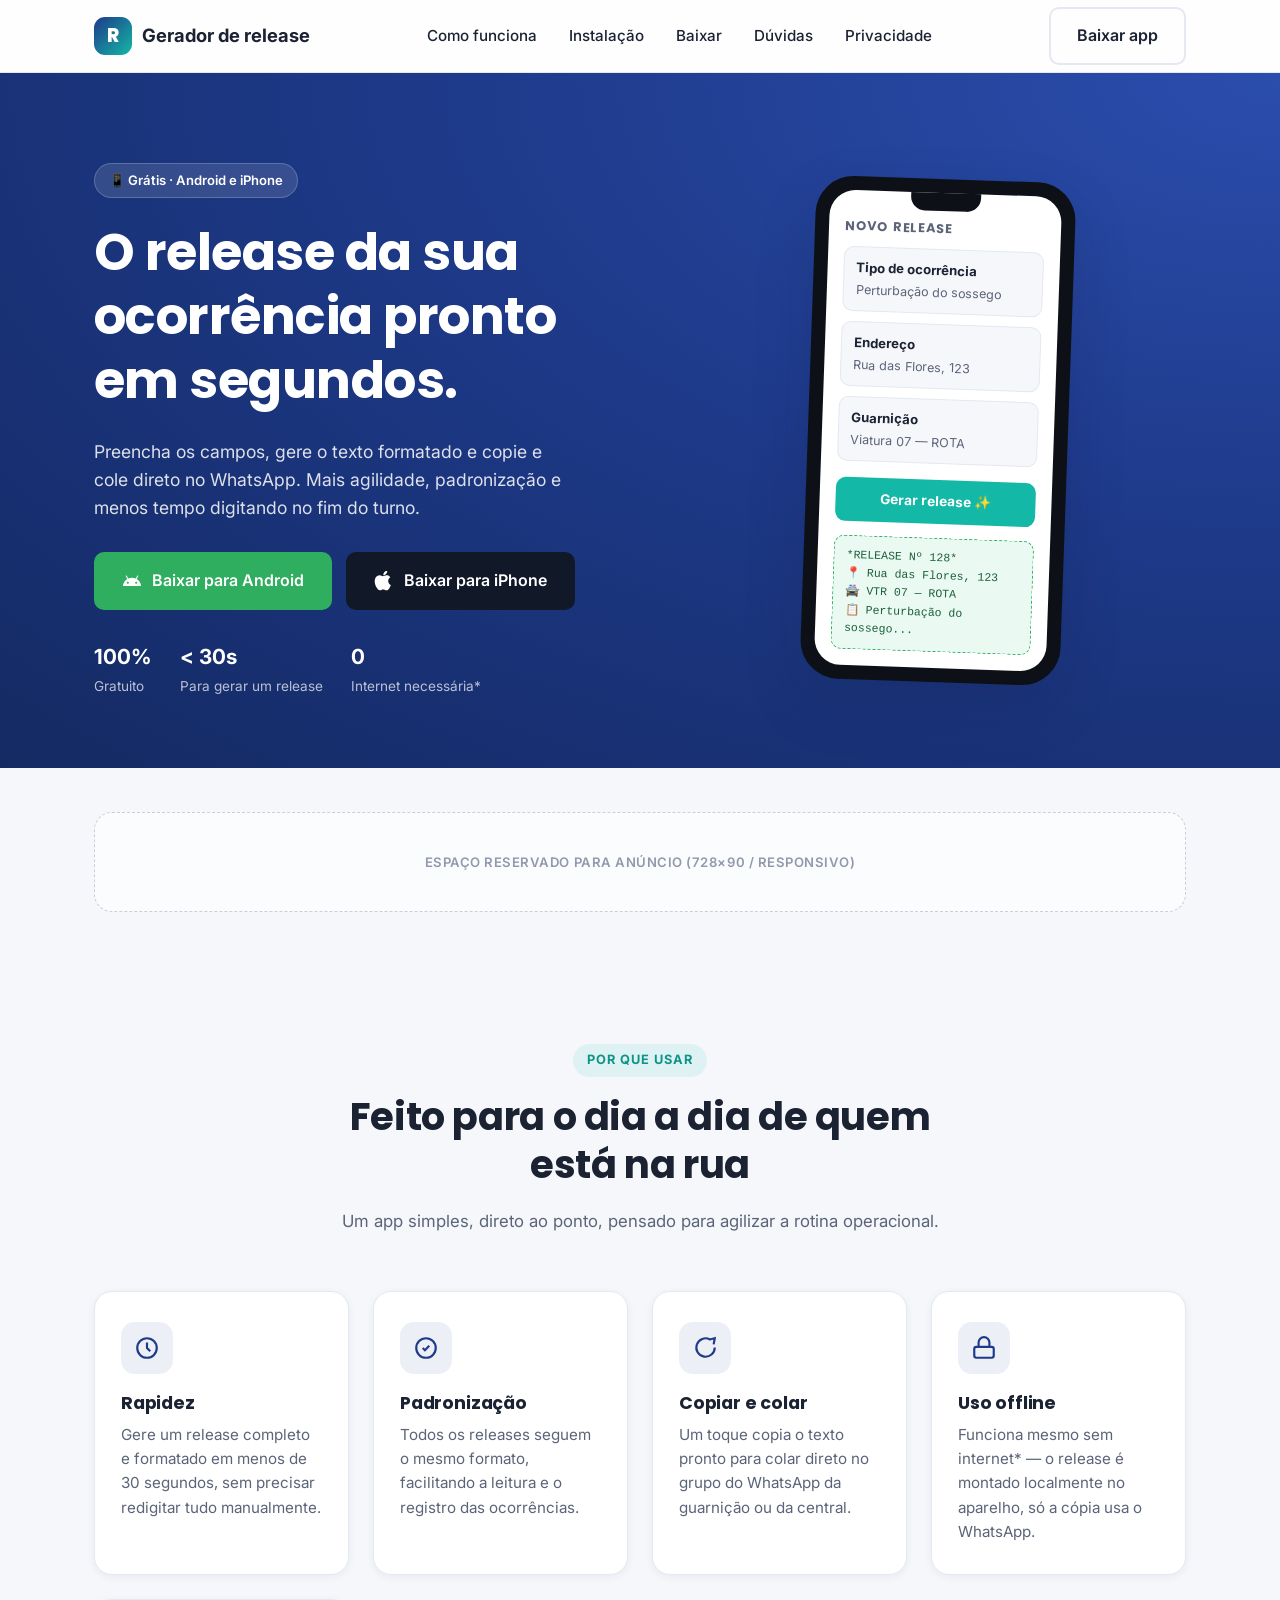
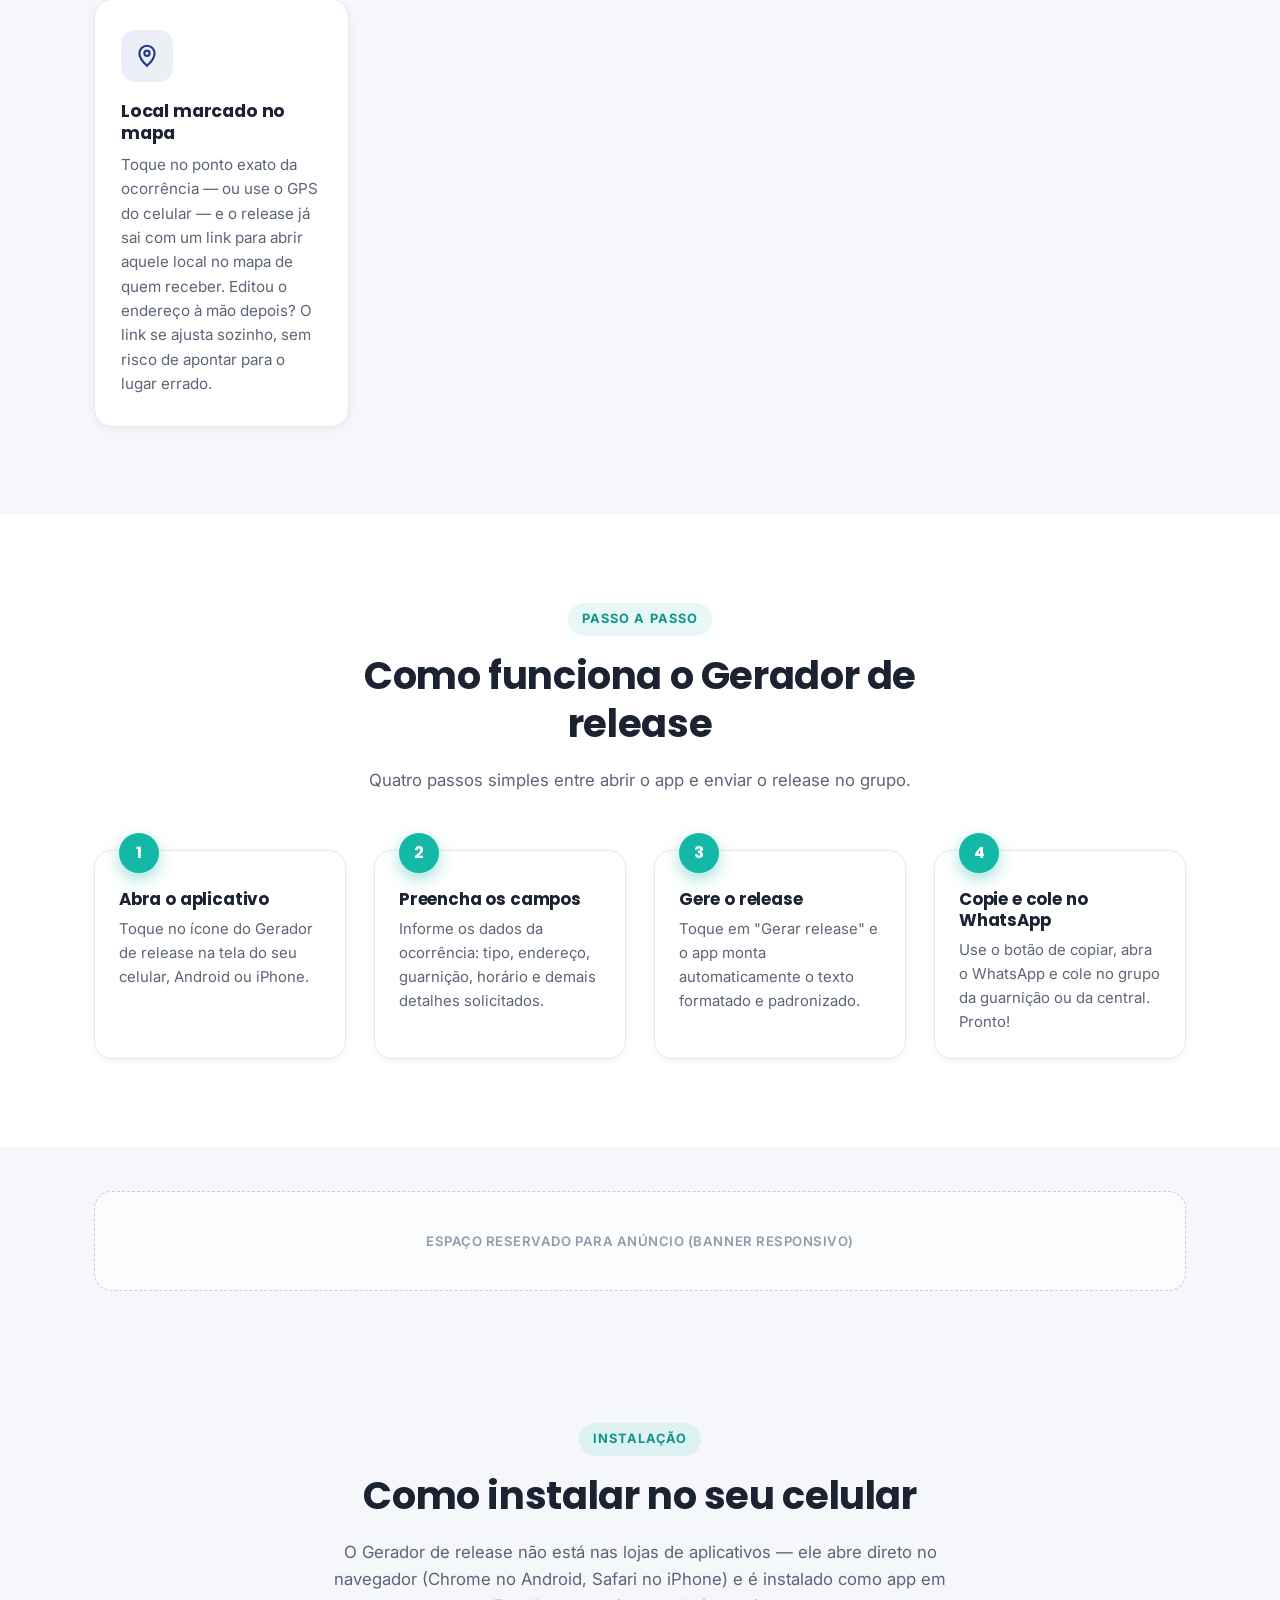
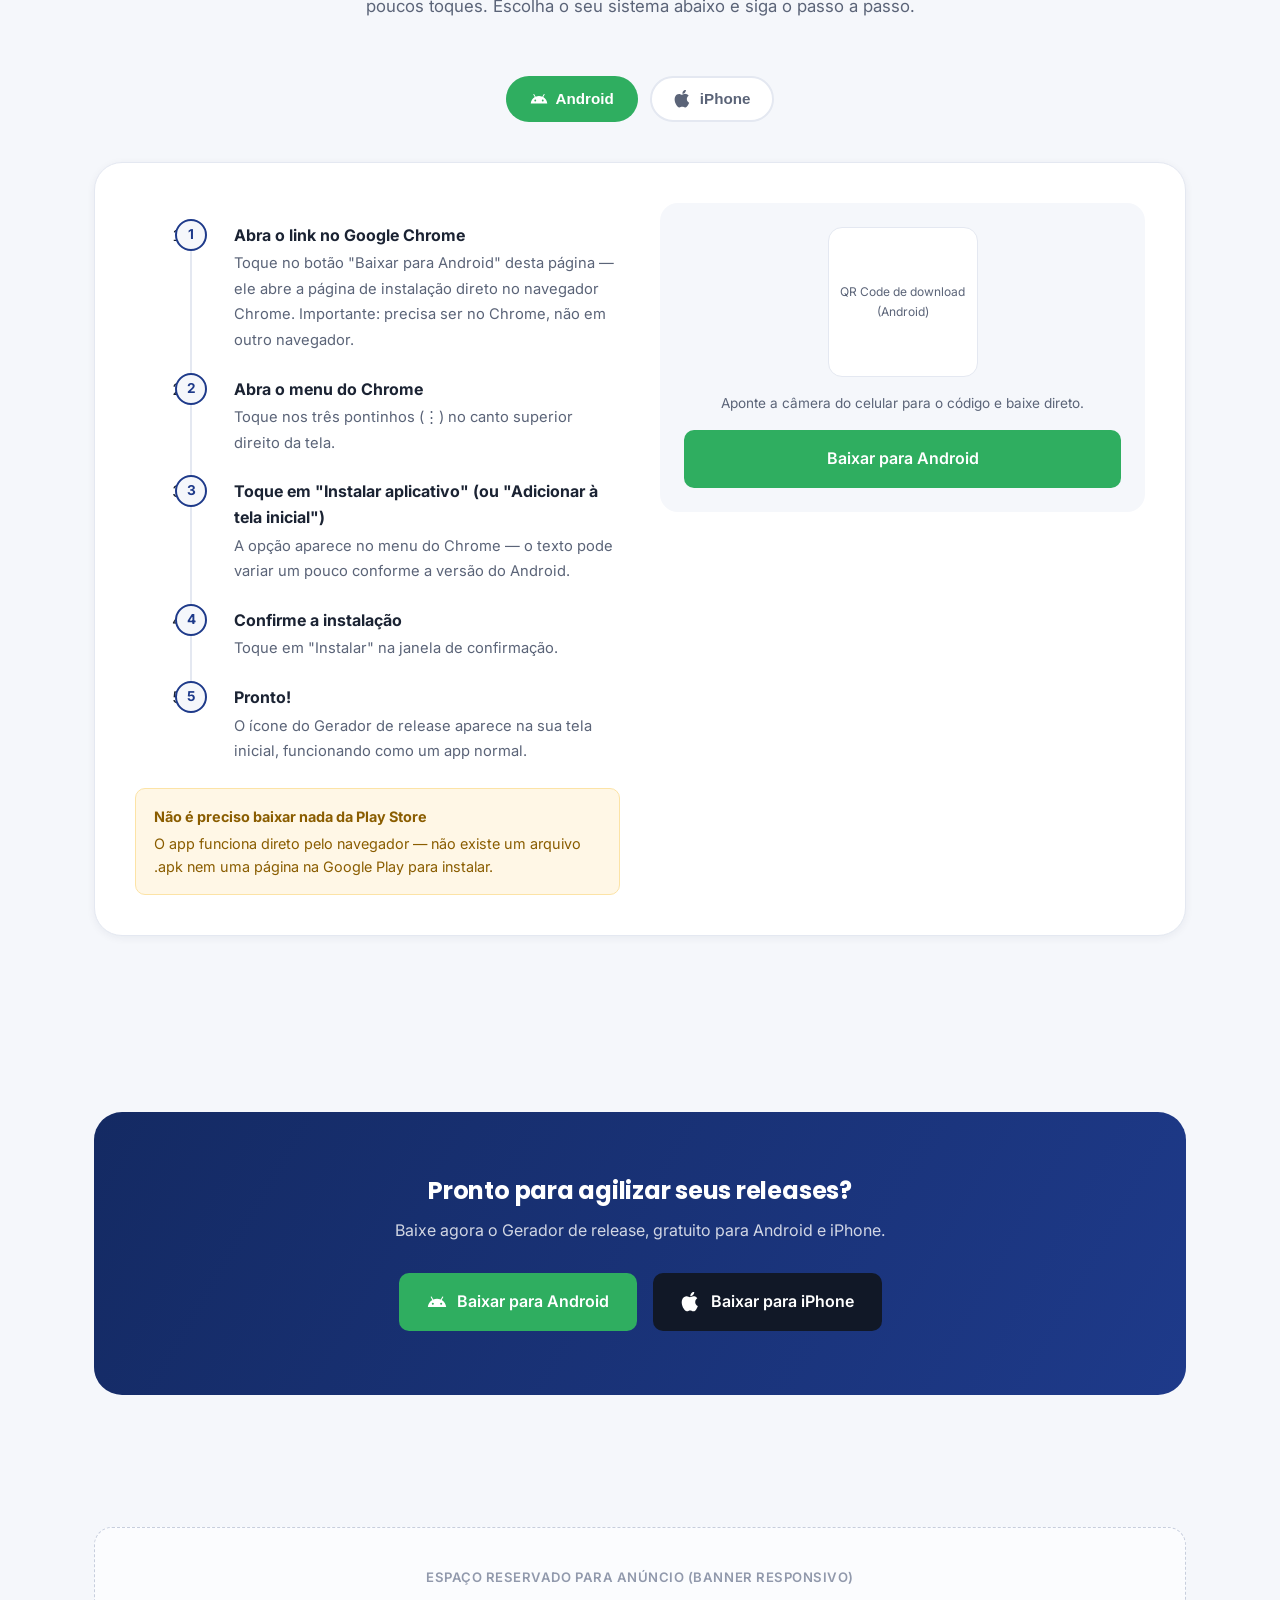
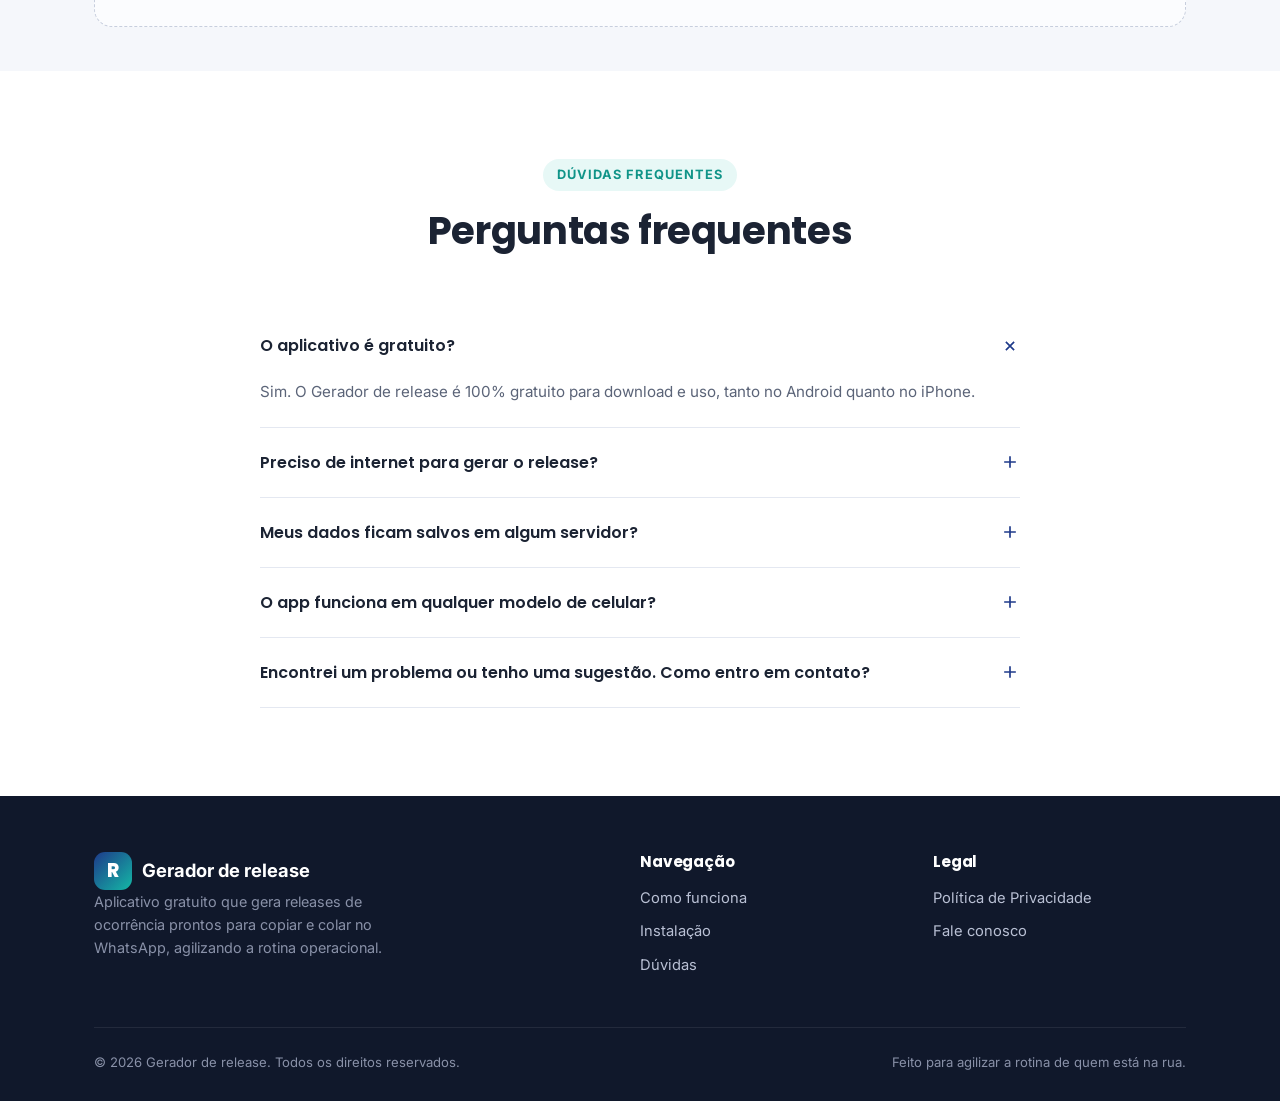
==== commit 1329486b: "Adiciona card sobre o local marcado no mapa na seção de recursos Novo card em "Por que usar" no site" ====
--- a/index.html
+++ b/index.html
@@ -58,11 +58,11 @@
         <p class="hero-sub">Preencha os campos, gere o texto formatado e copie e cole direto no WhatsApp. Mais agilidade, padronização e menos tempo digitando no fim do turno.</p>
 
         <div class="hero-actions">
-          <a href="https://gerador-de-release.netlify.app/android.html" target="_blank" rel="noopener" class="btn btn-android">
+          <a href="https://davidfsantos10.github.io/app/android.html" target="_blank" rel="noopener" class="btn btn-android">
             <svg viewBox="0 0 24 24" fill="currentColor"><path d="M17.6 9.48l1.84-3.18c.16-.31.04-.69-.26-.85-.29-.15-.65-.06-.83.22l-1.88 3.24a11.43 11.43 0 0 0-8.94 0L5.65 5.67c-.19-.28-.55-.37-.84-.22-.3.16-.42.54-.26.85L6.4 9.48C3.3 11.25 1.28 14.44 1 18h22c-.28-3.56-2.3-6.75-5.4-8.52M7 15.25a1.25 1.25 0 1 1 0-2.5 1.25 1.25 0 0 1 0 2.5m10 0a1.25 1.25 0 1 1 0-2.5 1.25 1.25 0 0 1 0 2.5"/></svg>
             Baixar para Android
           </a>
-          <a href="https://gerador-de-release.netlify.app/ios.html" target="_blank" rel="noopener" class="btn btn-ios">
+          <a href="https://davidfsantos10.github.io/app/ios.html" target="_blank" rel="noopener" class="btn btn-ios">
             <svg viewBox="0 0 24 24" fill="currentColor"><path d="M17.05 12.04c-.03-3 2.45-4.44 2.56-4.51-1.4-2.04-3.58-2.32-4.36-2.35-1.85-.19-3.62 1.09-4.56 1.09-.94 0-2.39-1.06-3.93-1.03-2.02.03-3.88 1.18-4.92 2.99-2.1 3.64-.54 9.02 1.51 11.98 1 1.45 2.19 3.07 3.75 3.01 1.51-.06 2.08-.97 3.9-.97 1.82 0 2.34.97 3.93.94 1.62-.03 2.65-1.47 3.64-2.93 1.15-1.68 1.62-3.31 1.64-3.39-.04-.02-3.14-1.21-3.17-4.83M14.7 3.36c.83-1 1.39-2.39 1.24-3.78-1.19.05-2.64.8-3.5 1.79-.77.88-1.44 2.29-1.26 3.64 1.32.1 2.67-.67 3.52-1.65"/></svg>
             Baixar para iPhone
           </a>
@@ -144,6 +144,14 @@
           <h3>Uso offline</h3>
           <p>Funciona mesmo sem internet* — o release é montado localmente no aparelho, só a cópia usa o WhatsApp.</p>
         </div>
+
+        <div class="feature-card">
+          <div class="feature-icon">
+            <svg viewBox="0 0 24 24" fill="none" stroke="currentColor" stroke-width="2"><path d="M12 21s-7-6.1-7-11.5A7 7 0 0 1 19 9.5C19 14.9 12 21 12 21z"/><circle cx="12" cy="9.5" r="2.4"/></svg>
+          </div>
+          <h3>Local marcado no mapa</h3>
+          <p>Toque no ponto exato da ocorrência — ou use o GPS do celular — e o release já sai com um link para abrir aquele local no mapa de quem receber. Editou o endereço à mão depois? O link se ajusta sozinho, sem risco de apontar para o lugar errado.</p>
+        </div>
       </div>
     </div>
   </section>
@@ -231,7 +239,7 @@
           <div class="install-side">
             <div class="qr-box">QR Code de download (Android)</div>
             <p style="font-size:.85rem;color:var(--text-muted);margin-bottom:0;">Aponte a câmera do celular para o código e baixe direto.</p>
-            <a href="https://gerador-de-release.netlify.app/android.html" target="_blank" rel="noopener" class="btn btn-android btn-block">Baixar para Android</a>
+            <a href="https://davidfsantos10.github.io/app/android.html" target="_blank" rel="noopener" class="btn btn-android btn-block">Baixar para Android</a>
           </div>
         </div>
       </div>
@@ -257,7 +265,7 @@
           <div class="install-side">
             <div class="qr-box">QR Code de download (iPhone)</div>
             <p style="font-size:.85rem;color:var(--text-muted);margin-bottom:0;">Aponte a câmera do iPhone para o código e baixe direto.</p>
-            <a href="https://gerador-de-release.netlify.app/ios.html" target="_blank" rel="noopener" class="btn btn-ios btn-block">Baixar para iPhone</a>
+            <a href="https://davidfsantos10.github.io/app/ios.html" target="_blank" rel="noopener" class="btn btn-ios btn-block">Baixar para iPhone</a>
           </div>
         </div>
       </div>
@@ -271,11 +279,11 @@
         <h2>Pronto para agilizar seus releases?</h2>
         <p>Baixe agora o Gerador de release, gratuito para Android e iPhone.</p>
         <div class="download-buttons">
-          <a href="https://gerador-de-release.netlify.app/android.html" target="_blank" rel="noopener" class="btn btn-android" id="androidDownload">
+          <a href="https://davidfsantos10.github.io/app/android.html" target="_blank" rel="noopener" class="btn btn-android" id="androidDownload">
             <svg viewBox="0 0 24 24" fill="currentColor"><path d="M17.6 9.48l1.84-3.18c.16-.31.04-.69-.26-.85-.29-.15-.65-.06-.83.22l-1.88 3.24a11.43 11.43 0 0 0-8.94 0L5.65 5.67c-.19-.28-.55-.37-.84-.22-.3.16-.42.54-.26.85L6.4 9.48C3.3 11.25 1.28 14.44 1 18h22c-.28-3.56-2.3-6.75-5.4-8.52M7 15.25a1.25 1.25 0 1 1 0-2.5 1.25 1.25 0 0 1 0 2.5m10 0a1.25 1.25 0 1 1 0-2.5 1.25 1.25 0 0 1 0 2.5"/></svg>
             Baixar para Android
           </a>
-          <a href="https://gerador-de-release.netlify.app/ios.html" target="_blank" rel="noopener" class="btn btn-ios" id="iosDownload">
+          <a href="https://davidfsantos10.github.io/app/ios.html" target="_blank" rel="noopener" class="btn btn-ios" id="iosDownload">
             <svg viewBox="0 0 24 24" fill="currentColor"><path d="M17.05 12.04c-.03-3 2.45-4.44 2.56-4.51-1.4-2.04-3.58-2.32-4.36-2.35-1.85-.19-3.62 1.09-4.56 1.09-.94 0-2.39-1.06-3.93-1.03-2.02.03-3.88 1.18-4.92 2.99-2.1 3.64-.54 9.02 1.51 11.98 1 1.45 2.19 3.07 3.75 3.01 1.51-.06 2.08-.97 3.9-.97 1.82 0 2.34.97 3.93.94 1.62-.03 2.65-1.47 3.64-2.93 1.15-1.68 1.62-3.31 1.64-3.39-.04-.02-3.14-1.21-3.17-4.83M14.7 3.36c.83-1 1.39-2.39 1.24-3.78-1.19.05-2.64.8-3.5 1.79-.77.88-1.44 2.29-1.26 3.64 1.32.1 2.67-.67 3.52-1.65"/></svg>
             Baixar para iPhone
           </a>
